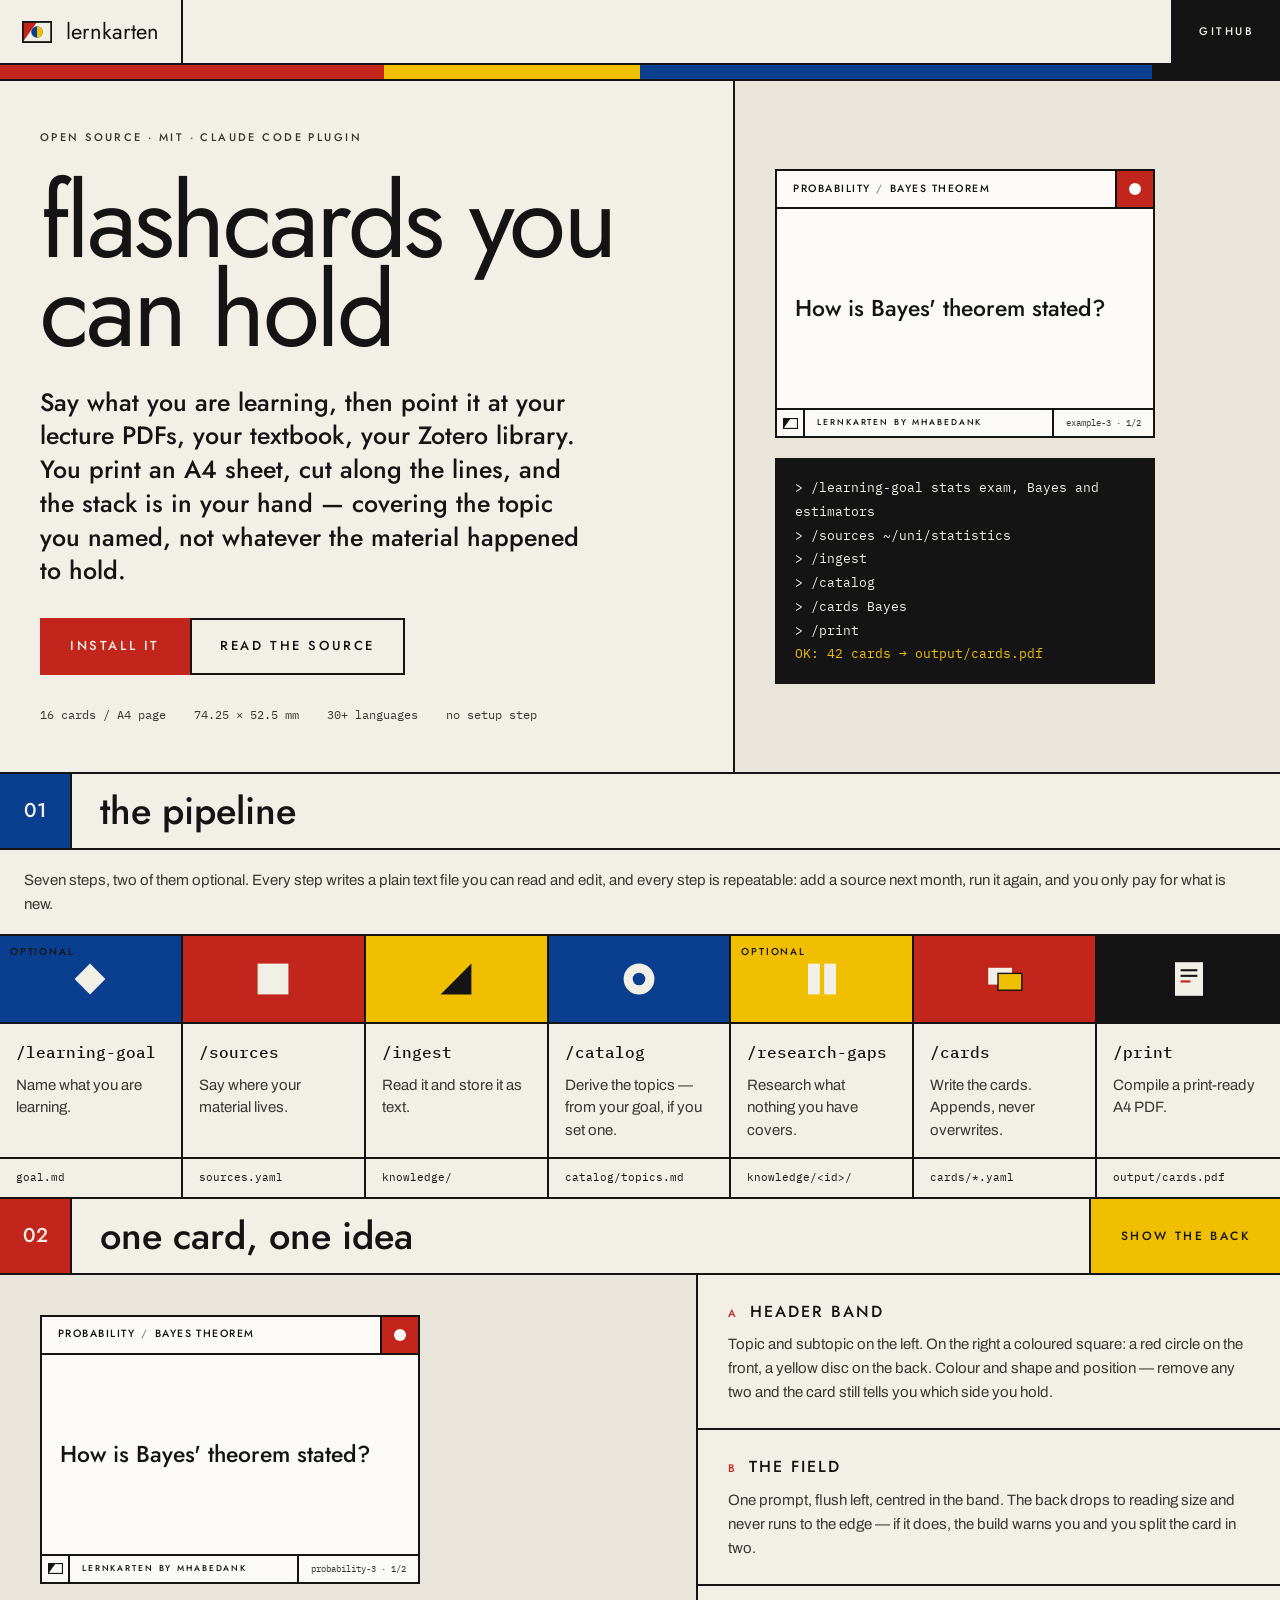
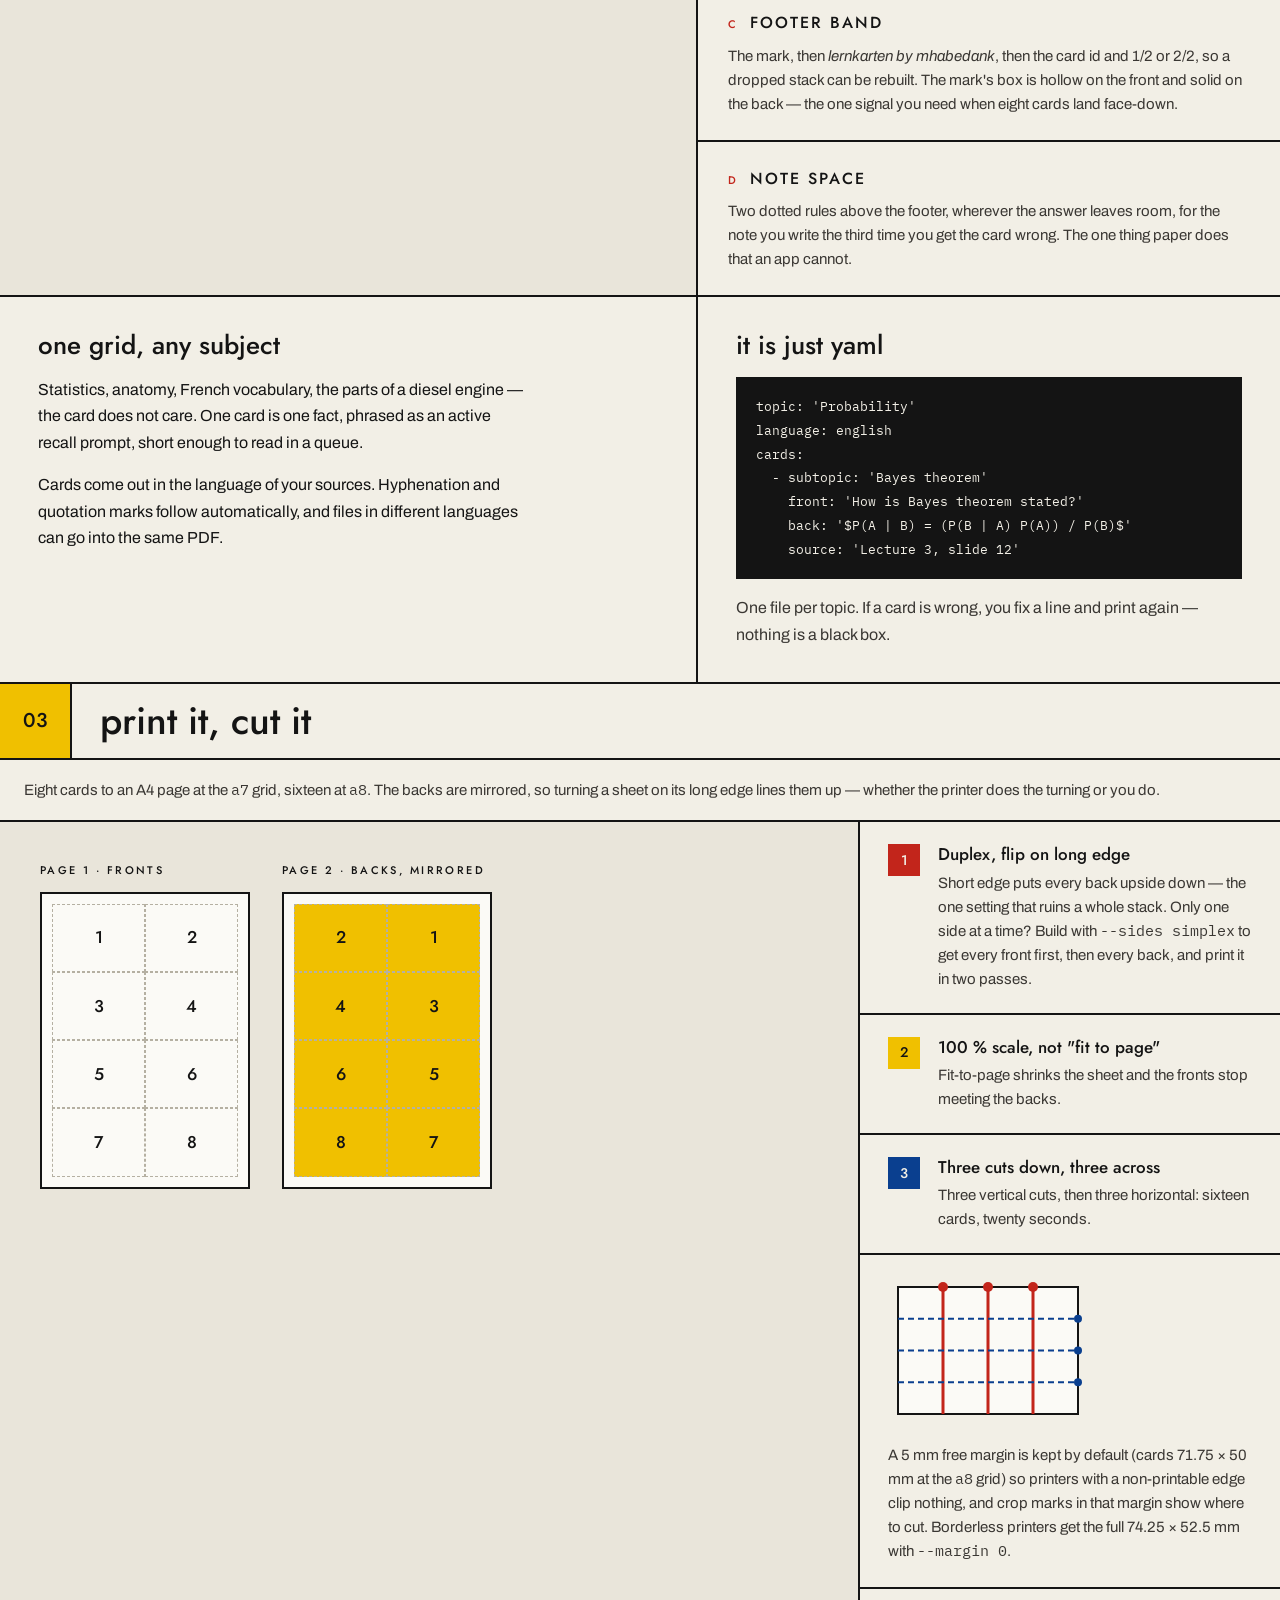
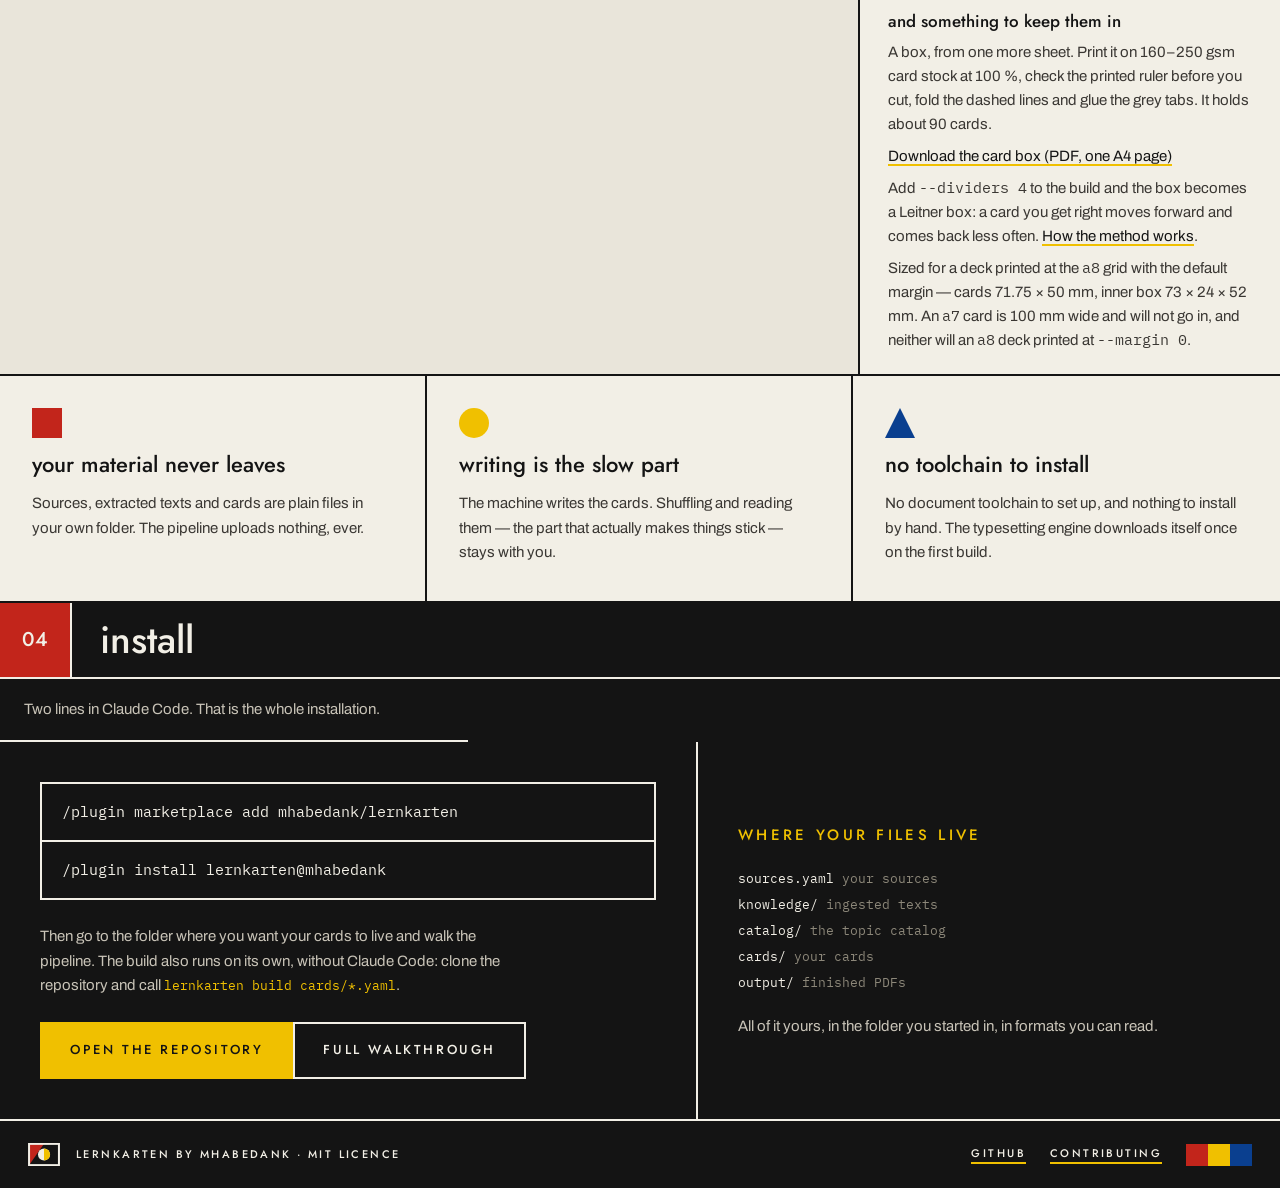
==== docs/index.html @ f27face0 "fix: the nav links get the bar's height back (BUG-011) Wrapping the link row in `<details class="nav" ====
<!DOCTYPE html>
<html lang="en">
<head>
<meta charset="utf-8">
<meta name="viewport" content="width=device-width, initial-scale=1">
<title>Lernkarten — flashcards you can hold</title>
<meta name="description" content="Say what you are learning, then point it at your lecture PDFs, your textbook, your Zotero library. You print an A4 sheet, cut along the lines, and the stack is in your hand. Open source, MIT, a Claude Code plugin.">
<link rel="canonical" href="https://mhabedank.github.io/lernkarten/">
<meta property="og:type" content="website">
<meta property="og:title" content="Lernkarten — flashcards you can hold">
<meta property="og:description" content="Lecture PDFs in, paper flashcards out. Say what you are learning.">
<meta property="og:url" content="https://mhabedank.github.io/lernkarten/">
<meta property="og:image" content="https://raw.githubusercontent.com/mhabedank/lernkarten/main/assets/social-card.png">
<meta name="twitter:card" content="summary_large_image">
<link rel="icon" href="data:image/svg+xml,%3Csvg xmlns='http://www.w3.org/2000/svg' viewBox='4 16 112 82'%3E%3Cpath d='M8 94 L8 20 L60 20 Z' fill='%23c2251b'/%3E%3Ccircle cx='60' cy='57' r='21' fill='%230a3f8f'/%3E%3Crect x='8' y='20' width='104' height='74' fill='none' stroke='%23141414' stroke-width='9'/%3E%3C/svg%3E">
<link rel="preconnect" href="https://fonts.googleapis.com">
<link rel="preconnect" href="https://fonts.gstatic.com" crossorigin>
<link href="https://fonts.googleapis.com/css2?family=Jost:wght@400;500&family=Archivo:wght@400;500&family=IBM+Plex+Mono:wght@400;500&display=swap" rel="stylesheet">
<style>
  /* The visual system is written down in design.md — three inks, three faces,
     one grid. Everything here is flat colour, rules and type. */
  :root {
    --ink: #141414;
    --paper: #fbfaf6;
    --sand: #f2efe6;
    --ground: #e9e5da;
    --red: #c2251b;
    --yellow: #f0c000;
    --blue: #0a3f8f;
    --muted: #3a3733;
    --guide: #8c8779;
    --note: #b5b0a2;
    --rule: 2px solid var(--ink);
    --display: "Jost", "Futura", "Century Gothic", system-ui, sans-serif;
    --reading: "Archivo", "Helvetica Neue", Arial, system-ui, sans-serif;
    --mono: "IBM Plex Mono", ui-monospace, "SF Mono", Menlo, monospace;
  }

  *, *::before, *::after { box-sizing: border-box; }

  /* !important, and on purpose: `hidden` says the element is not relevant, which
     is not a preference for a class to outrank. Without it this loses to any
     rule that declares display — [hidden] and .card both weigh (0,1,0), and
     .card comes later, which is why the card toggle did nothing for so long. */
  [hidden] { display: none !important; }

  body {
    margin: 0;
    background: var(--ground);
    color: var(--ink);
    font-family: var(--reading);
    font-size: 16px;
    line-height: 1.6;
    -webkit-font-smoothing: antialiased;
  }

  .shell { max-width: 1280px; margin: 0 auto; background: var(--ground); }

  a { color: var(--ink); text-decoration: none; border-bottom: 2px solid var(--yellow); }
  a:hover { color: var(--red); border-bottom-color: var(--red); }
  ::selection { background: var(--yellow); color: var(--ink); }
  :focus-visible { outline: 3px solid var(--blue); outline-offset: 2px; }
  img, svg { max-width: 100%; }

  h1, h2, h3 { font-family: var(--display); font-weight: 500; margin: 0; }
  p { margin: 0; }

  .label {
    font-family: var(--display);
    font-weight: 500;
    font-size: 11px;
    letter-spacing: 0.22em;
    text-transform: uppercase;
    line-height: 1.6;
  }

  .mono { font-family: var(--mono); }

  /* Header rule: the number chip and the title. The note goes underneath. */
  .band { display: flex; align-items: stretch; border-bottom: var(--rule); background: var(--sand); }
  .band__no {
    width: 72px; flex: none; border-right: var(--rule);
    display: flex; align-items: center; justify-content: center;
    font-family: var(--display); font-weight: 500; font-size: 20px;
  }
  .band h2 { flex: 1; padding: 18px 28px; font-size: clamp(26px, 4vw, 38px); line-height: 1; text-transform: lowercase; }
  /* Under the band, never inside it. As a flex child the note set the row
     height whenever it ran taller than the heading — which every one of them
     does, by 52, 29 and 7 px. The band's own bottom rule already divides the
     two, so this takes a bottom border and never a top one. */
  .band__note {
    border-bottom: var(--rule); padding: 18px 24px; background: var(--sand);
    font-size: 15px; line-height: 1.6; color: var(--muted);
  }

  /* Navigation */
  .nav {
    display: flex; align-items: stretch; flex-wrap: wrap;
    border-bottom: var(--rule); background: var(--sand);
    position: sticky; top: 0; z-index: 10;
  }
  .nav__home {
    display: flex; align-items: center; gap: 14px; padding: 14px 22px;
    border-right: var(--rule); border-bottom: 0;
  }
  .nav__home span { font-family: var(--display); font-size: 22px; text-transform: lowercase; }
  /* The bar never wraps: a wrapped row of links makes the sticky bar two lines
     tall on a phone and eats the top of every section. It used to scroll
     sideways instead, with the scrollbar hidden — which meant links existed
     that nobody could see. So the links now collapse behind a control below the
     breakpoint, and the bar is still one line at rest. */
  .nav__menu { min-width: 0; }
  .nav__menu > summary {
    display: flex; align-items: center; padding: 0 22px;
    list-style: none; cursor: pointer;
  }
  .nav__menu > summary::-webkit-details-marker { display: none; }
  .nav__links {
    display: flex; align-items: center; gap: 26px; padding: 0 22px; min-width: 0;
  }
  .nav__links a { border-bottom: 0; white-space: nowrap; }
  .nav__links a:hover { border-bottom: 2px solid var(--red); }
  .nav__gh {
    display: flex; align-items: center; padding: 0 26px; border-left: var(--rule);
    background: var(--ink); color: var(--sand); border-bottom: 0;
  }
  .nav__gh:hover { background: var(--red); color: var(--sand); }

  /* Hero */
  .hero { border-bottom: var(--rule); background: var(--sand); }
  .hero__stripe { display: flex; height: 16px; border-bottom: var(--rule); }
  .hero__grid { display: grid; grid-template-columns: minmax(0, 1.35fr) minmax(0, 1fr); }
  .hero__text { border-right: var(--rule); padding: 48px 40px; display: flex; flex-direction: column; gap: 30px; }
  .hero h1 {
    /* The floor is set by "flashcards" — one unbreakable word that has to fit
       a 320 px screen. It reaches full size at about 870 px. */
    font-weight: 400; font-size: clamp(40px, 12vw, 104px); line-height: 0.86;
    letter-spacing: -0.035em; text-transform: lowercase;
  }
  .hero__lead { font-family: var(--display); font-weight: 500; font-size: clamp(19px, 2.2vw, 25px); line-height: 1.35; max-width: 34ch; }
  .hero__facts { display: flex; gap: 28px; flex-wrap: wrap; font-family: var(--mono); font-size: 12px; color: var(--muted); }
  .hero__side { padding: 40px; display: flex; flex-direction: column; justify-content: center; gap: 20px; background: var(--ground); }

  .button-row { display: flex; flex-wrap: wrap; gap: 0; }
  .button {
    display: flex; align-items: center; padding: 16px 28px; border: var(--rule); border-bottom: 2px solid var(--ink);
    font-family: var(--display); font-weight: 500; font-size: 13px; letter-spacing: 0.2em; text-transform: uppercase;
  }
  .button--solid { background: var(--red); color: var(--sand); border-color: var(--red); }
  .button--solid:hover { background: var(--ink); border-color: var(--ink); color: var(--sand); }
  .button--ghost:hover { background: var(--yellow); color: var(--ink); }

  .terminal {
    background: var(--ink); color: var(--sand); padding: 18px 20px;
    font-family: var(--mono); font-size: 12.5px; line-height: 1.9; overflow-x: auto;
  }
  .terminal b { font-weight: 400; color: var(--yellow); }
  /* Once the hero is a single column the terminal would run the full width
     while the card stays at 380 — keep the two stacked to the same measure. */
  .hero__side .terminal { width: 100%; max-width: 380px; }

  /* A card, at screen size */
  .card {
    background: var(--paper); border: var(--rule);
    display: flex; flex-direction: column; width: 100%; max-width: 380px; height: 269px;
  }
  .card__head { display: flex; border-bottom: var(--rule); height: 38px; flex: none; }
  /* min-width:0 is what makes the clipping real: a flex item defaults to
     min-width:auto, so the nowrap label would otherwise hold the card open
     past a narrow screen instead of being cut. */
  .card__topic {
    flex: 1; display: flex; align-items: center; padding: 0 16px; overflow: hidden; min-width: 0;
    font-family: var(--display); font-weight: 500; font-size: 10.5px;
    letter-spacing: 0.14em; text-transform: uppercase; white-space: nowrap;
  }
  .card__topic i { font-style: normal; color: var(--guide); padding: 0 6px; }
  .card__side {
    flex: none; width: 38px; border-left: var(--rule);
    display: flex; align-items: center; justify-content: center;
  }
  .card__field { flex: 1; padding: 18px; display: flex; flex-direction: column; gap: 12px; min-height: 0; }
  .card__prompt { font-family: var(--display); font-weight: 500; font-size: 23px; line-height: 1.25; margin: auto 0; text-wrap: pretty; }
  .card__answer { font-size: 15px; line-height: 1.55; }
  .card__notes { margin-top: auto; display: flex; flex-direction: column; gap: 14px; }
  .card__notes span { border-top: 1.5px dotted var(--note); }
  .card__source { display: flex; align-items: center; gap: 9px; font-family: var(--mono); font-size: 10px; color: var(--muted); }
  .card__source::before { content: ""; width: 14px; height: 2px; background: var(--blue); flex: none; }
  .card__foot { border-top: var(--rule); height: 28px; display: flex; flex: none; }
  .card__mark { flex: none; width: 28px; border-right: var(--rule); display: flex; align-items: center; justify-content: center; }
  .card__mark--solid { background: var(--ink); }
  .card__by {
    flex: 1; display: flex; align-items: center; padding: 0 12px; overflow: hidden; min-width: 0;
    font-family: var(--display); font-weight: 500; font-size: 8.5px;
    letter-spacing: 0.22em; text-transform: uppercase; white-space: nowrap;
  }
  .card__id { flex: none; display: flex; align-items: center; padding: 0 12px; border-left: var(--rule); font-family: var(--mono); font-size: 8.5px; color: var(--muted); }

  /* The pipeline strip — seven columns, re-derived rather than inherited.
     At the 1280px shell each column is 183px. The binding constraint is not the
     caption but the command: `/learning-goal` is 14 characters, and IBM Plex
     Mono advances 0.6em, so at the old 18px it needs 151px and clips a 143px
     measure. Dropping the command to 16px (134px) buys enough room to pad at
     16px and still raise the caption to 15px — the floor docs/design.md sets
     for reading text, which the old 13.5px quietly sat below. Narrower cells
     for the two optional steps were considered and rejected: they carry the
     two longest command names, so shrinking them is exactly backwards. */
  .steps { display: grid; grid-template-columns: repeat(7, minmax(0, 1fr)); }
  .step { border-right: var(--rule); display: flex; flex-direction: column; background: var(--sand); }
  .step:last-child { border-right: 0; }
  .step__shape { height: 88px; display: flex; align-items: center; justify-content: center; border-bottom: var(--rule); }
  .step__body { padding: 16px; display: flex; flex-direction: column; gap: 8px; flex: 1; }
  .step__body h3 { font-family: var(--mono); font-weight: 500; font-size: 16px; }
  .step__body p { font-size: 15px; line-height: 1.5; color: var(--muted); }
  .step__writes { border-top: var(--rule); padding: 10px 16px; font-family: var(--mono); font-size: 11px; }
  /* Optional steps say so in words. Colour never carries meaning on its own. */
  .step__optional { font-family: var(--display); font-weight: 500; font-size: 10px; letter-spacing: 0.18em; text-transform: uppercase; color: var(--ink); position: absolute; top: 8px; left: 10px; }
  .step__shape { position: relative; }

  /* Anatomy */
  .anatomy { display: grid; grid-template-columns: minmax(0, 1.2fr) minmax(0, 1fr); background: var(--sand); }
  .anatomy__cards { padding: 40px; display: flex; gap: 26px; flex-wrap: wrap; min-width: 0; background: var(--ground); border-right: var(--rule); }
  .anatomy__list { display: flex; flex-direction: column; }
  .anatomy__item { padding: 24px 30px; border-bottom: var(--rule); }
  .anatomy__item:last-child { border-bottom: 0; }
  .anatomy__item h3 { font-size: 16px; letter-spacing: 0.12em; text-transform: uppercase; }
  .anatomy__item p { margin-top: 8px; font-size: 15px; line-height: 1.6; color: var(--muted); }
  .anatomy__key { font-family: var(--display); font-weight: 500; font-size: 11px; letter-spacing: 0.2em; color: var(--red); margin-right: 12px; }

  .yaml { display: grid; grid-template-columns: minmax(0, 1.2fr) minmax(0, 1fr); background: var(--sand); border-top: var(--rule); }
  .yaml > div { padding: 34px 38px; display: flex; flex-direction: column; gap: 16px; }
  .yaml > div:first-child { border-right: var(--rule); }
  .yaml h3 { font-size: 26px; line-height: 1.15; text-transform: lowercase; }
  .yaml p { font-size: 16px; line-height: 1.65; max-width: 54ch; }
  /* The caption under the sample file. It was an inline style at 14 px —
     the one declaration on the page a stylesheet rule could not reach, and
     therefore the easiest place for the floor to be broken again. */
  .yaml__note { font-size: 15px; line-height: 1.6; color: var(--muted); }

  /* Printing */
  .print { display: flex; flex-wrap: wrap; align-items: stretch; background: var(--ground); }
  .print__sheets { flex: 1; min-width: 320px; padding: 40px; display: flex; gap: 32px; flex-wrap: wrap; border-right: var(--rule); }
  .sheet { display: flex; flex-direction: column; gap: 12px; }
  .sheet__page {
    width: 210px; height: 297px; background: var(--paper); border: var(--rule); padding: 10px;
    display: grid; grid-template-columns: 1fr 1fr; grid-template-rows: repeat(4, 1fr);
  }
  .sheet__page span {
    border: 1px dashed var(--note); display: flex; align-items: center; justify-content: center;
    font-family: var(--display); font-weight: 500; font-size: 17px;
  }
  .sheet__page--backs span { background: var(--yellow); }
  .print__rules { width: 420px; flex: none; background: var(--sand); display: flex; flex-direction: column; }
  .rule-item { padding: 22px 28px; border-bottom: var(--rule); display: flex; gap: 18px; align-items: flex-start; }
  .rule-item__no {
    flex: none; width: 32px; height: 32px; display: flex; align-items: center; justify-content: center;
    font-family: var(--display); font-weight: 500; font-size: 14px;
  }
  .rule-item h3 { font-size: 17px; line-height: 1.2; }
  .rule-item p { margin-top: 6px; font-size: 15px; line-height: 1.6; color: var(--muted); }
  .print__cut { flex: 1; padding: 24px 28px; display: flex; flex-direction: column; gap: 14px; justify-content: center; }
  .print__cut p { font-size: 15px; line-height: 1.6; color: var(--muted); }
  .print__box { padding: 22px 28px; border-top: var(--rule); display: flex; flex-direction: column; gap: 8px; }
  .print__box h3 { font-size: 17px; line-height: 1.2; }
  .print__box p { font-size: 15px; line-height: 1.6; color: var(--muted); }

  /* Three principles */
  .principles { display: grid; grid-template-columns: repeat(3, minmax(0, 1fr)); background: var(--sand); border-bottom: var(--rule); }
  .principle { border-right: var(--rule); padding: 32px 32px 36px; display: flex; flex-direction: column; gap: 14px; }
  .principle:last-child { border-right: 0; }
  .principle h3 { font-size: 22px; line-height: 1.15; text-transform: lowercase; }
  .principle p { font-size: 15px; line-height: 1.65; color: var(--muted); }
  .glyph { width: 30px; height: 30px; flex: none; }
  .glyph--square { background: var(--red); }
  .glyph--circle { background: var(--yellow); border-radius: 50%; }
  .glyph--triangle { width: 0; height: 0; border-left: 15px solid transparent; border-right: 15px solid transparent; border-bottom: 30px solid var(--blue); }

  /* Install */
  .install { background: var(--ink); color: var(--sand); }
  .install .band { background: var(--ink); border-bottom-color: var(--sand); }
  .install .band__no { border-right-color: var(--sand); }
  .install .band__note { background: var(--ink); border-bottom-color: var(--sand); color: #c9c4b8; }
  .install__grid { display: grid; grid-template-columns: minmax(0, 1.2fr) minmax(0, 1fr); }
  .install__main { border-right: 2px solid var(--sand); padding: 40px; display: flex; flex-direction: column; gap: 24px; }
  /* The longer of the two commands is 44 characters — at a fixed 15 px it
     forces a sideways scroll on every phone, so it scales down instead. */
  .install__cmd { border: 2px solid var(--sand); padding: 16px 20px; font-family: var(--mono); font-size: clamp(11px, 3.4vw, 15px); overflow-x: auto; }
  .install__cmd + .install__cmd { border-top: 0; }
  .install p { font-size: 15px; line-height: 1.65; color: #c9c4b8; max-width: 52ch; }
  .install code { font-family: var(--mono); font-size: 13px; color: var(--yellow); }
  .install a { color: var(--sand); }
  .install a:hover { color: var(--yellow); border-bottom-color: var(--yellow); }
  .install .button--solid { background: var(--yellow); color: var(--ink); border-color: var(--yellow); }
  .install .button--solid:hover { background: var(--sand); border-color: var(--sand); color: var(--ink); }
  .install .button--ghost { border-color: var(--sand); color: var(--sand); }
  .install .button--ghost:hover { background: var(--sand); color: var(--ink); }
  .install__side { padding: 40px; display: flex; flex-direction: column; gap: 18px; justify-content: center; }
  .tree { font-family: var(--mono); font-size: 13px; line-height: 2; }
  .tree i { font-style: normal; color: var(--guide); }

  .foot {
    display: flex; align-items: center; justify-content: space-between; gap: 18px; flex-wrap: wrap;
    padding: 22px 28px; border-top: 2px solid var(--sand);
  }
  .foot__swatches { display: flex; }
  .foot__swatches span { width: 22px; height: 22px; }

  .toggle {
    flex: none; border: 0; border-left: var(--rule); padding: 0 30px; background: var(--yellow);
    font-family: var(--display); font-weight: 500; font-size: 12px; letter-spacing: 0.2em;
    text-transform: uppercase; cursor: pointer; color: var(--ink);
  }
  .toggle:hover { background: var(--ink); color: var(--sand); }

  @media (max-width: 1080px) {
    /* The toggle goes full width, so the band has to wrap in the same breath —
       a 100 % item in a non-wrapping row just pushes the page sideways. Only
       section 02 still has a child that needs this; the notes left the band. */
    .band { flex-wrap: wrap; }
    .band h2 { flex-basis: calc(100% - 72px); }
    .toggle { border-left: 0; border-top: var(--rule); width: 100%; padding: 14px; }
    .print__rules { width: 100%; }
    .hero__grid, .anatomy, .yaml, .install__grid { grid-template-columns: minmax(0, 1fr); }
    .hero__text, .anatomy__cards, .yaml > div:first-child, .install__main { border-right: 0; border-bottom: var(--rule); }
    .install__main { border-bottom-color: var(--sand); }
    .steps { grid-template-columns: repeat(2, minmax(0, 1fr)); }
    .step { border-bottom: var(--rule); }
    .step:nth-child(2n) { border-right: 0; }
    /* Seven steps in two columns fill three rows and leave the seventh alone.
       The rule survives the change from five for one reason only — both counts
       are odd — so it is re-derived here rather than carried over: let the last
       one run the full width instead of sitting beside a hole. */
    .step:last-child { grid-column: 1 / -1; border-right: 0; border-bottom: 0; }
    .principles { grid-template-columns: minmax(0, 1fr); }
    .principle { border-right: 0; border-bottom: var(--rule); }
    .principle:last-child { border-bottom: 0; }
    .print__sheets { border-right: 0; border-bottom: var(--rule); }
  }

  /* Above the breakpoint there is no menu: the summary goes away and the panel
     is shown whether the disclosure is open or not, so the bar is the row it has
     always been. Both user-agent behaviours have to be overridden to do that —
     older engines hid the closed panel with display:none, current Chrome wraps
     it in ::details-content and hides that instead. Overriding only the panel's
     own display looks like it works (the computed value even reads `flex`) and
     lays the panel out at zero width. An engine that has never heard of the
     pseudo-element just drops that line, so no feature query is needed.

     The `display: flex` on both is not decoration and is not redundant with the
     `flex: 1` beside it — that one is a flex *item* property and says nothing
     about what the box does to its children. `.nav` is `align-items: stretch`,
     and the links are centred by giving `align-items: center` a full-height box
     to work in. A <details> is a block container, so it swallows the stretched
     height the way it swallowed the display above: without these two the row is
     an 18 px line box at the top of a 63 px bar, which is how the links came to
     hang from the ceiling once the disclosure was introduced. Each link in the
     chain has to be a flex container for the height to reach the next one.
     Never fix this with a height, a padding-block or a line-height on
     `.nav__links` — those fake it at one bar height and break at the next. */
  @media (min-width: 761px) {
    .nav__menu { flex: 1; min-width: 0; display: flex; }
    .nav__menu > summary { display: none; }
    .nav__menu::details-content {
      content-visibility: visible !important;
      display: flex; flex: 1; min-width: 0;
    }
  }

  @media (max-width: 760px) {
    /* Pull the gutter in. Forty pixels a side on a 360 px screen leaves a
       measure too narrow to set text in — the rules stay, the air goes. */
    .nav__home { padding: 12px 16px; gap: 10px; }
    .nav__gh { padding: 0 18px; }
    /* The panel drops out of the bar rather than growing it, so the bar stays
       one line whether the menu is open or shut. `.nav` is sticky, which makes
       it the containing block this positions against. */
    .nav__menu > summary { padding: 0 16px; }
    .nav__links {
      position: absolute; left: 0; right: 0; top: 100%;
      flex-direction: column; align-items: stretch;
      gap: 0; padding: 0;
      background: var(--sand); border-bottom: var(--rule);
    }
    .nav__links a { padding: 14px 16px; border-top: var(--rule); }
    .hero__text, .hero__side, .anatomy__cards, .install__main, .install__side,
    .yaml > div, .principle { padding: 28px 20px; }
    .hero__facts { gap: 18px; }
    .anatomy__item, .rule-item, .print__cut, .print__box, .foot { padding: 20px; }
    /* Without this the sheets hold the page open at 320 px and the whole
       layout scrolls sideways. */
    .print__sheets { min-width: 0; padding: 28px 20px; gap: 24px; }
  }

  @media (max-width: 540px) {
    .steps { grid-template-columns: minmax(0, 1fr); }
    .step { border-right: 0; }
  }

  @media (prefers-reduced-motion: no-preference) {
    html { scroll-behavior: smooth; }
  }
</style>
</head>
<body>
<div class="shell">

  <nav class="nav">
    <a class="nav__home" href="#top">
      <svg viewBox="5 17 110 80" width="30" height="22" role="img" aria-label="Lernkarten">
        <path d="M8 94 L8 20 L60 20 Z" fill="#c2251b"/>
        <circle cx="60" cy="57" r="21" fill="#0a3f8f"/>
        <path d="M60 36 A21 21 0 0 1 60 78 Z" fill="#f0c000"/>
        <rect x="8" y="20" width="104" height="74" fill="none" stroke="#141414" stroke-width="7"/>
      </svg>
      <span>lernkarten</span>
    </a>
    <details class="nav__menu">
      <summary class="label">menu</summary>
      <div class="nav__links label">
        <a href="#how">how it works</a>
        <a href="#cards">the card</a>
        <a href="#print">printing</a>
        <a href="#install">install</a>
      </div>
    </details>
    <a class="nav__gh label" href="https://github.com/mhabedank/lernkarten">github</a>
  </nav>

  <header class="hero" id="top">
    <div class="hero__stripe" aria-hidden="true">
      <div style="flex:3;background:var(--red)"></div>
      <div style="flex:2;background:var(--yellow)"></div>
      <div style="flex:4;background:var(--blue)"></div>
      <div style="flex:1;background:var(--ink)"></div>
    </div>
    <div class="hero__grid">
      <div class="hero__text">
        <p class="label" style="color:var(--muted)">open source · mit · claude code plugin</p>
        <h1>flashcards you can hold</h1>
        <p class="hero__lead">Say what you are learning, then point it at your lecture PDFs, your textbook, your Zotero library. You print an A4 sheet, cut along the lines, and the stack is in your hand — covering the topic you named, not whatever the material happened to hold.</p>
        <div class="button-row">
          <a class="button button--solid" href="#install">install it</a>
          <a class="button button--ghost" href="https://github.com/mhabedank/lernkarten">read the source</a>
        </div>
        <p class="hero__facts">
          <span>16 cards / A4 page</span><span>74.25 × 52.5 mm</span><span>30+ languages</span><span>no setup step</span>
        </p>
      </div>
      <div class="hero__side">
        <div class="card">
          <div class="card__head">
            <div class="card__topic">probability <i>/</i> bayes theorem</div>
            <div class="card__side" style="background:var(--red)">
              <svg viewBox="0 0 24 24" width="16" height="16" aria-hidden="true"><circle cx="12" cy="12" r="9" fill="#fbfaf6"/></svg>
            </div>
          </div>
          <div class="card__field"><p class="card__prompt">How is Bayes' theorem stated?</p></div>
          <div class="card__foot">
            <div class="card__mark">
              <svg viewBox="5 17 110 80" width="15" height="11" aria-hidden="true">
                <path d="M8 94 L8 20 L60 20 Z" fill="#141414"/>
                <rect x="8" y="20" width="104" height="74" fill="none" stroke="#141414" stroke-width="10"/>
              </svg>
            </div>
            <div class="card__by">lernkarten by mhabedank</div>
            <div class="card__id">example-3 · 1/2</div>
          </div>
        </div>
        <div class="terminal">
          &gt; /learning-goal stats exam, Bayes and estimators<br>
          &gt; /sources ~/uni/statistics<br>
          &gt; /ingest<br>
          &gt; /catalog<br>
          &gt; /cards Bayes<br>
          &gt; /print<br>
          <b>OK: 42 cards → output/cards.pdf</b>
        </div>
      </div>
    </div>
  </header>

  <section id="how" style="border-bottom:var(--rule)">
    <div class="band">
      <div class="band__no" style="background:var(--blue);color:var(--sand)">01</div>
      <h2>the pipeline</h2>
    </div>
    <p class="band__note">Seven steps, two of them optional. Every step writes a plain text file you can read and edit, and every step is repeatable: add a source next month, run it again, and you only pay for what is new.</p>
    <div class="steps">
      <article class="step">
        <div class="step__shape" style="background:var(--blue)">
          <span class="step__optional">optional</span>
          <svg viewBox="0 0 60 60" width="42" height="42" aria-hidden="true"><path d="M30 8 L52 30 L30 52 L8 30 Z" fill="#f2efe6"/></svg>
        </div>
        <div class="step__body">
          <h3>/learning-goal</h3>
          <p>Name what you are learning.</p>
        </div>
        <div class="step__writes">goal.md</div>
      </article>
      <article class="step">
        <div class="step__shape" style="background:var(--red)">
          <svg viewBox="0 0 60 60" width="42" height="42" aria-hidden="true"><rect x="8" y="8" width="44" height="44" fill="#f2efe6"/></svg>
        </div>
        <div class="step__body">
          <h3>/sources</h3>
          <p>Say where your material lives.</p>
        </div>
        <div class="step__writes">sources.yaml</div>
      </article>
      <article class="step">
        <div class="step__shape" style="background:var(--yellow)">
          <svg viewBox="0 0 60 60" width="42" height="42" aria-hidden="true"><path d="M8 52 L52 52 L52 8 Z" fill="#141414"/></svg>
        </div>
        <div class="step__body">
          <h3>/ingest</h3>
          <p>Read it and store it as text.</p>
        </div>
        <div class="step__writes">knowledge/</div>
      </article>
      <article class="step">
        <div class="step__shape" style="background:var(--blue)">
          <svg viewBox="0 0 60 60" width="42" height="42" aria-hidden="true"><circle cx="30" cy="30" r="22" fill="#f2efe6"/><circle cx="30" cy="30" r="9" fill="#0a3f8f"/></svg>
        </div>
        <div class="step__body">
          <h3>/catalog</h3>
          <p>Derive the topics — from your goal, if you set one.</p>
        </div>
        <div class="step__writes">catalog/topics.md</div>
      </article>
      <article class="step">
        <div class="step__shape" style="background:var(--yellow)">
          <span class="step__optional">optional</span>
          <svg viewBox="0 0 60 60" width="42" height="42" aria-hidden="true"><rect x="10" y="8" width="17" height="44" fill="#f2efe6"/><rect x="33" y="8" width="17" height="44" fill="#f2efe6"/></svg>
        </div>
        <div class="step__body">
          <h3>/research-gaps</h3>
          <p>Research what nothing you have covers.</p>
        </div>
        <div class="step__writes">knowledge/&lt;id&gt;/</div>
      </article>
      <article class="step">
        <div class="step__shape" style="background:var(--red)">
          <svg viewBox="0 0 60 60" width="42" height="42" aria-hidden="true"><rect x="6" y="14" width="34" height="24" fill="#f2efe6"/><rect x="20" y="22" width="34" height="24" fill="#f0c000" stroke="#141414" stroke-width="2"/></svg>
        </div>
        <div class="step__body">
          <h3>/cards</h3>
          <p>Write the cards. Appends, never overwrites.</p>
        </div>
        <div class="step__writes">cards/*.yaml</div>
      </article>
      <article class="step">
        <div class="step__shape" style="background:var(--ink)">
          <svg viewBox="0 0 60 60" width="42" height="42" aria-hidden="true"><rect x="10" y="6" width="40" height="48" fill="#f2efe6"/><rect x="18" y="16" width="24" height="3" fill="#141414"/><rect x="18" y="24" width="24" height="3" fill="#141414"/><rect x="18" y="32" width="14" height="3" fill="#c2251b"/></svg>
        </div>
        <div class="step__body">
          <h3>/print</h3>
          <p>Compile a print-ready A4 PDF.</p>
        </div>
        <div class="step__writes">output/cards.pdf</div>
      </article>
    </div>
  </section>

  <section id="cards" style="border-bottom:var(--rule)">
    <div class="band">
      <div class="band__no" style="background:var(--red);color:var(--sand)">02</div>
      <h2>one card, one idea</h2>
      <button type="button" class="toggle" id="flip" aria-controls="card-front card-back" hidden>show the back</button>
    </div>

    <div class="anatomy">
      <div class="anatomy__cards">
        <div class="card" id="card-front">
          <div class="card__head">
            <div class="card__topic">probability <i>/</i> bayes theorem</div>
            <div class="card__side" style="background:var(--red)">
              <svg viewBox="0 0 24 24" width="16" height="16" role="img" aria-label="Front"><circle cx="12" cy="12" r="9" fill="#fbfaf6"/></svg>
            </div>
          </div>
          <div class="card__field"><p class="card__prompt">How is Bayes' theorem stated?</p></div>
          <div class="card__foot">
            <div class="card__mark">
              <svg viewBox="5 17 110 80" width="15" height="11" aria-hidden="true">
                <path d="M8 94 L8 20 L60 20 Z" fill="#141414"/>
                <rect x="8" y="20" width="104" height="74" fill="none" stroke="#141414" stroke-width="10"/>
              </svg>
            </div>
            <div class="card__by">lernkarten by mhabedank</div>
            <div class="card__id">probability-3 · 1/2</div>
          </div>
        </div>

        <div class="card" id="card-back">
          <div class="card__head">
            <div class="card__topic">probability <i>/</i> bayes theorem</div>
            <div class="card__side" style="background:var(--yellow)">
              <svg viewBox="0 0 24 24" width="16" height="16" role="img" aria-label="Back"><circle cx="12" cy="12" r="9" fill="#141414"/></svg>
            </div>
          </div>
          <div class="card__field">
            <p class="card__answer">The posterior is the likelihood times the prior, normalised by the evidence: P(A&nbsp;|&nbsp;B) = P(B&nbsp;|&nbsp;A)&nbsp;P(A) / P(B)</p>
            <div class="card__notes" aria-hidden="true"><span></span><span></span></div>
            <p class="card__source">lecture 3, slide 12</p>
          </div>
          <div class="card__foot">
            <div class="card__mark card__mark--solid">
              <svg viewBox="5 17 110 80" width="15" height="11" aria-hidden="true">
                <path d="M8 94 L8 20 L60 20 Z" fill="#fbfaf6"/>
                <rect x="8" y="20" width="104" height="74" fill="none" stroke="#fbfaf6" stroke-width="10"/>
              </svg>
            </div>
            <div class="card__by">lernkarten by mhabedank</div>
            <div class="card__id">probability-3 · 2/2</div>
          </div>
        </div>
      </div>

      <div class="anatomy__list">
        <div class="anatomy__item">
          <h3><span class="anatomy__key">A</span>header band</h3>
          <p>Topic and subtopic on the left. On the right a coloured square: a red circle on the front, a yellow disc on the back. Colour and shape and position — remove any two and the card still tells you which side you hold.</p>
        </div>
        <div class="anatomy__item">
          <h3><span class="anatomy__key">B</span>the field</h3>
          <p>One prompt, flush left, centred in the band. The back drops to reading size and never runs to the edge — if it does, the build warns you and you split the card in two.</p>
        </div>
        <div class="anatomy__item">
          <h3><span class="anatomy__key">C</span>footer band</h3>
          <p>The mark, then <em>lernkarten by mhabedank</em>, then the card id and 1/2 or 2/2, so a dropped stack can be rebuilt. The mark's box is hollow on the front and solid on the back — the one signal you need when eight cards land face-down.</p>
        </div>
        <div class="anatomy__item">
          <h3><span class="anatomy__key">D</span>note space</h3>
          <p>Two dotted rules above the footer, wherever the answer leaves room, for the note you write the third time you get the card wrong. The one thing paper does that an app cannot.</p>
        </div>
      </div>
    </div>

    <div class="yaml">
      <div>
        <h3>one grid, any subject</h3>
        <p>Statistics, anatomy, French vocabulary, the parts of a diesel engine — the card does not care. One card is one fact, phrased as an active recall prompt, short enough to read in a queue.</p>
        <p>Cards come out in the language of your sources. Hyphenation and quotation marks follow automatically, and files in different languages can go into the same PDF.</p>
      </div>
      <div>
        <h3>it is just yaml</h3>
        <div class="terminal">topic: 'Probability'<br>language: english<br>cards:<br>&nbsp;&nbsp;- subtopic: 'Bayes theorem'<br>&nbsp;&nbsp;&nbsp;&nbsp;front: 'How is Bayes theorem stated?'<br>&nbsp;&nbsp;&nbsp;&nbsp;back: '$P(A | B) = (P(B | A) P(A)) / P(B)$'<br>&nbsp;&nbsp;&nbsp;&nbsp;source: 'Lecture 3, slide 12'</div>
        <p class="yaml__note">One file per topic. If a card is wrong, you fix a line and print again — nothing is a black box.</p>
      </div>
    </div>
  </section>

  <section id="print" style="border-bottom:var(--rule)">
    <div class="band">
      <div class="band__no" style="background:var(--yellow)">03</div>
      <h2>print it, cut it</h2>
    </div>
    <p class="band__note">Eight cards to an A4 page at the <span class="mono">a7</span> grid, sixteen at <span class="mono">a8</span>. The backs are mirrored, so turning a sheet on its long edge lines them up — whether the printer does the turning or you do.</p>
    <div class="print">
      <div class="print__sheets">
        <div class="sheet">
          <p class="label">page 1 · fronts</p>
          <div class="sheet__page" aria-hidden="true">
            <span>1</span><span>2</span><span>3</span><span>4</span><span>5</span><span>6</span><span>7</span><span>8</span>
          </div>
        </div>
        <div class="sheet">
          <p class="label">page 2 · backs, mirrored</p>
          <div class="sheet__page sheet__page--backs" aria-hidden="true">
            <span>2</span><span>1</span><span>4</span><span>3</span><span>6</span><span>5</span><span>8</span><span>7</span>
          </div>
        </div>
      </div>
      <div class="print__rules">
        <div class="rule-item">
          <span class="rule-item__no" style="background:var(--red);color:var(--sand)">1</span>
          <div>
            <h3>Duplex, flip on long edge</h3>
            <p>Short edge puts every back upside down — the one setting that ruins a whole stack. Only one side at a time? Build with <span class="mono">--sides simplex</span> to get every front first, then every back, and print it in two passes.</p>
          </div>
        </div>
        <div class="rule-item">
          <span class="rule-item__no" style="background:var(--yellow)">2</span>
          <div>
            <h3>100 % scale, not "fit to page"</h3>
            <p>Fit-to-page shrinks the sheet and the fronts stop meeting the backs.</p>
          </div>
        </div>
        <div class="rule-item">
          <span class="rule-item__no" style="background:var(--blue);color:var(--sand)">3</span>
          <div>
            <h3>Three cuts down, three across</h3>
            <p>Three vertical cuts, then three horizontal: sixteen cards, twenty seconds.</p>
          </div>
        </div>
        <div class="print__cut">
          <svg viewBox="0 0 200 150" width="200" height="150" role="img" aria-label="Cutting order: three vertical cuts, then three horizontal cuts">
            <rect x="10" y="8" width="180" height="127" fill="#fbfaf6" stroke="#141414" stroke-width="2"/>
            <line x1="55" y1="8" x2="55" y2="135" stroke="#c2251b" stroke-width="3"/>
            <line x1="100" y1="8" x2="100" y2="135" stroke="#c2251b" stroke-width="3"/>
            <line x1="145" y1="8" x2="145" y2="135" stroke="#c2251b" stroke-width="3"/>
            <line x1="10" y1="39.75" x2="190" y2="39.75" stroke="#0a3f8f" stroke-width="2" stroke-dasharray="6 4"/>
            <line x1="10" y1="71.5" x2="190" y2="71.5" stroke="#0a3f8f" stroke-width="2" stroke-dasharray="6 4"/>
            <line x1="10" y1="103.25" x2="190" y2="103.25" stroke="#0a3f8f" stroke-width="2" stroke-dasharray="6 4"/>
            <circle cx="55" cy="8" r="5" fill="#c2251b"/>
            <circle cx="100" cy="8" r="5" fill="#c2251b"/>
            <circle cx="145" cy="8" r="5" fill="#c2251b"/>
            <circle cx="190" cy="39.75" r="4" fill="#0a3f8f"/>
            <circle cx="190" cy="71.5" r="4" fill="#0a3f8f"/>
            <circle cx="190" cy="103.25" r="4" fill="#0a3f8f"/>
          </svg>
          <p>A 5 mm free margin is kept by default (cards 71.75 × 50 mm at the <span class="mono">a8</span> grid) so printers with a non-printable edge clip nothing, and crop marks in that margin show where to cut. Borderless printers get the full 74.25 × 52.5 mm with <span class="mono">--margin 0</span>.</p>
        </div>
        <!--
          The href is relative because pages.yml copies the PDF next to this
          file in _site. It resolves on the deployed site and is dead when this
          file is opened straight out of docs/ — the two are not siblings in the
          repository. check_docs.py link-checks markdown only, so nothing else
          records that.
        -->
        <div class="print__box">
          <h3>and something to keep them in</h3>
          <p>A box, from one more sheet. Print it on 160–250 gsm card stock at 100 %, check the printed ruler before you cut, fold the dashed lines and glue the grey tabs. It holds about 90 cards.</p>
          <p><a href="card-box.pdf">Download the card box (PDF, one A4 page)</a></p>
          <p>Add <span class="mono">--dividers 4</span> to the build and the box becomes a Leitner box: a card you get right moves forward and comes back less often. <a href="leitner.html">How the method works</a>.</p>
          <p class="print__box-note">Sized for a deck printed at the <span class="mono">a8</span> grid with the default margin — cards 71.75 × 50 mm, inner box 73 × 24 × 52 mm. An <span class="mono">a7</span> card is 100 mm wide and will not go in, and neither will an <span class="mono">a8</span> deck printed at <span class="mono">--margin 0</span>.</p>
        </div>
      </div>
    </div>
  </section>

  <section class="principles">
    <div class="principle">
      <span class="glyph glyph--square" aria-hidden="true"></span>
      <h3>your material never leaves</h3>
      <p>Sources, extracted texts and cards are plain files in your own folder. The pipeline uploads nothing, ever.</p>
    </div>
    <div class="principle">
      <span class="glyph glyph--circle" aria-hidden="true"></span>
      <h3>writing is the slow part</h3>
      <p>The machine writes the cards. Shuffling and reading them — the part that actually makes things stick — stays with you.</p>
    </div>
    <div class="principle">
      <span class="glyph glyph--triangle" aria-hidden="true"></span>
      <h3>no toolchain to install</h3>
      <p>No document toolchain to set up, and nothing to install by hand. The typesetting engine downloads itself once on the first build.</p>
    </div>
  </section>

  <section class="install" id="install">
    <div class="band">
      <div class="band__no" style="background:var(--red);color:var(--sand)">04</div>
      <h2>install</h2>
    </div>
    <p class="band__note">Two lines in Claude Code. That is the whole installation.</p>
    <div class="install__grid">
      <div class="install__main">
        <div>
          <div class="install__cmd">/plugin marketplace add mhabedank/lernkarten</div>
          <div class="install__cmd">/plugin install lernkarten@mhabedank</div>
        </div>
        <p>Then go to the folder where you want your cards to live and walk the pipeline. The build also runs on its own, without Claude Code: clone the repository and call <code>lernkarten build cards/*.yaml</code>.</p>
        <div class="button-row">
          <a class="button button--solid" href="https://github.com/mhabedank/lernkarten">open the repository</a>
          <a class="button button--ghost" href="https://github.com/mhabedank/lernkarten/blob/main/docs/workflow.md">full walkthrough</a>
        </div>
      </div>
      <div class="install__side">
        <p class="label" style="color:var(--yellow)">where your files live</p>
        <div class="tree">
          sources.yaml <i>your sources</i><br>
          knowledge/ <i>ingested texts</i><br>
          catalog/ <i>the topic catalog</i><br>
          cards/ <i>your cards</i><br>
          output/ <i>finished PDFs</i>
        </div>
        <p>All of it yours, in the folder you started in, in formats you can read.</p>
      </div>
    </div>
    <footer class="foot">
      <div style="display:flex;align-items:center;gap:16px">
        <svg viewBox="5 17 110 80" width="32" height="23" role="img" aria-label="Lernkarten">
          <path d="M8 94 L8 20 L60 20 Z" fill="#c2251b"/>
          <circle cx="60" cy="57" r="21" fill="#f2efe6"/>
          <path d="M60 36 A21 21 0 0 1 60 78 Z" fill="#f0c000"/>
          <rect x="8" y="20" width="104" height="74" fill="none" stroke="#f2efe6" stroke-width="7"/>
        </svg>
        <span class="label">lernkarten by mhabedank · mit licence</span>
      </div>
      <div style="display:flex;align-items:center;gap:24px" class="label">
        <a href="https://github.com/mhabedank/lernkarten">github</a>
        <a href="https://github.com/mhabedank/lernkarten/blob/main/CONTRIBUTING.md">contributing</a>
        <span class="foot__swatches" aria-hidden="true">
          <span style="background:var(--red)"></span>
          <span style="background:var(--yellow)"></span>
          <span style="background:var(--blue)"></span>
        </span>
      </div>
    </footer>
  </section>

</div>

<script>
  // The one piece of behaviour on the page: turn the card over. Without JS
  // both sides stand side by side and the button never appears — the same
  // information, one scroll longer.
  (function () {
    var button = document.getElementById("flip");
    var front = document.getElementById("card-front");
    var back = document.getElementById("card-back");
    if (!button || !front || !back) return;
    back.hidden = true;
    button.hidden = false;
    button.addEventListener("click", function () {
      var showingFront = !front.hidden;
      front.hidden = showingFront;
      back.hidden = !showingFront;
      button.textContent = showingFront ? "show the front" : "show the back";
    });
  })();
</script>
</body>
</html>
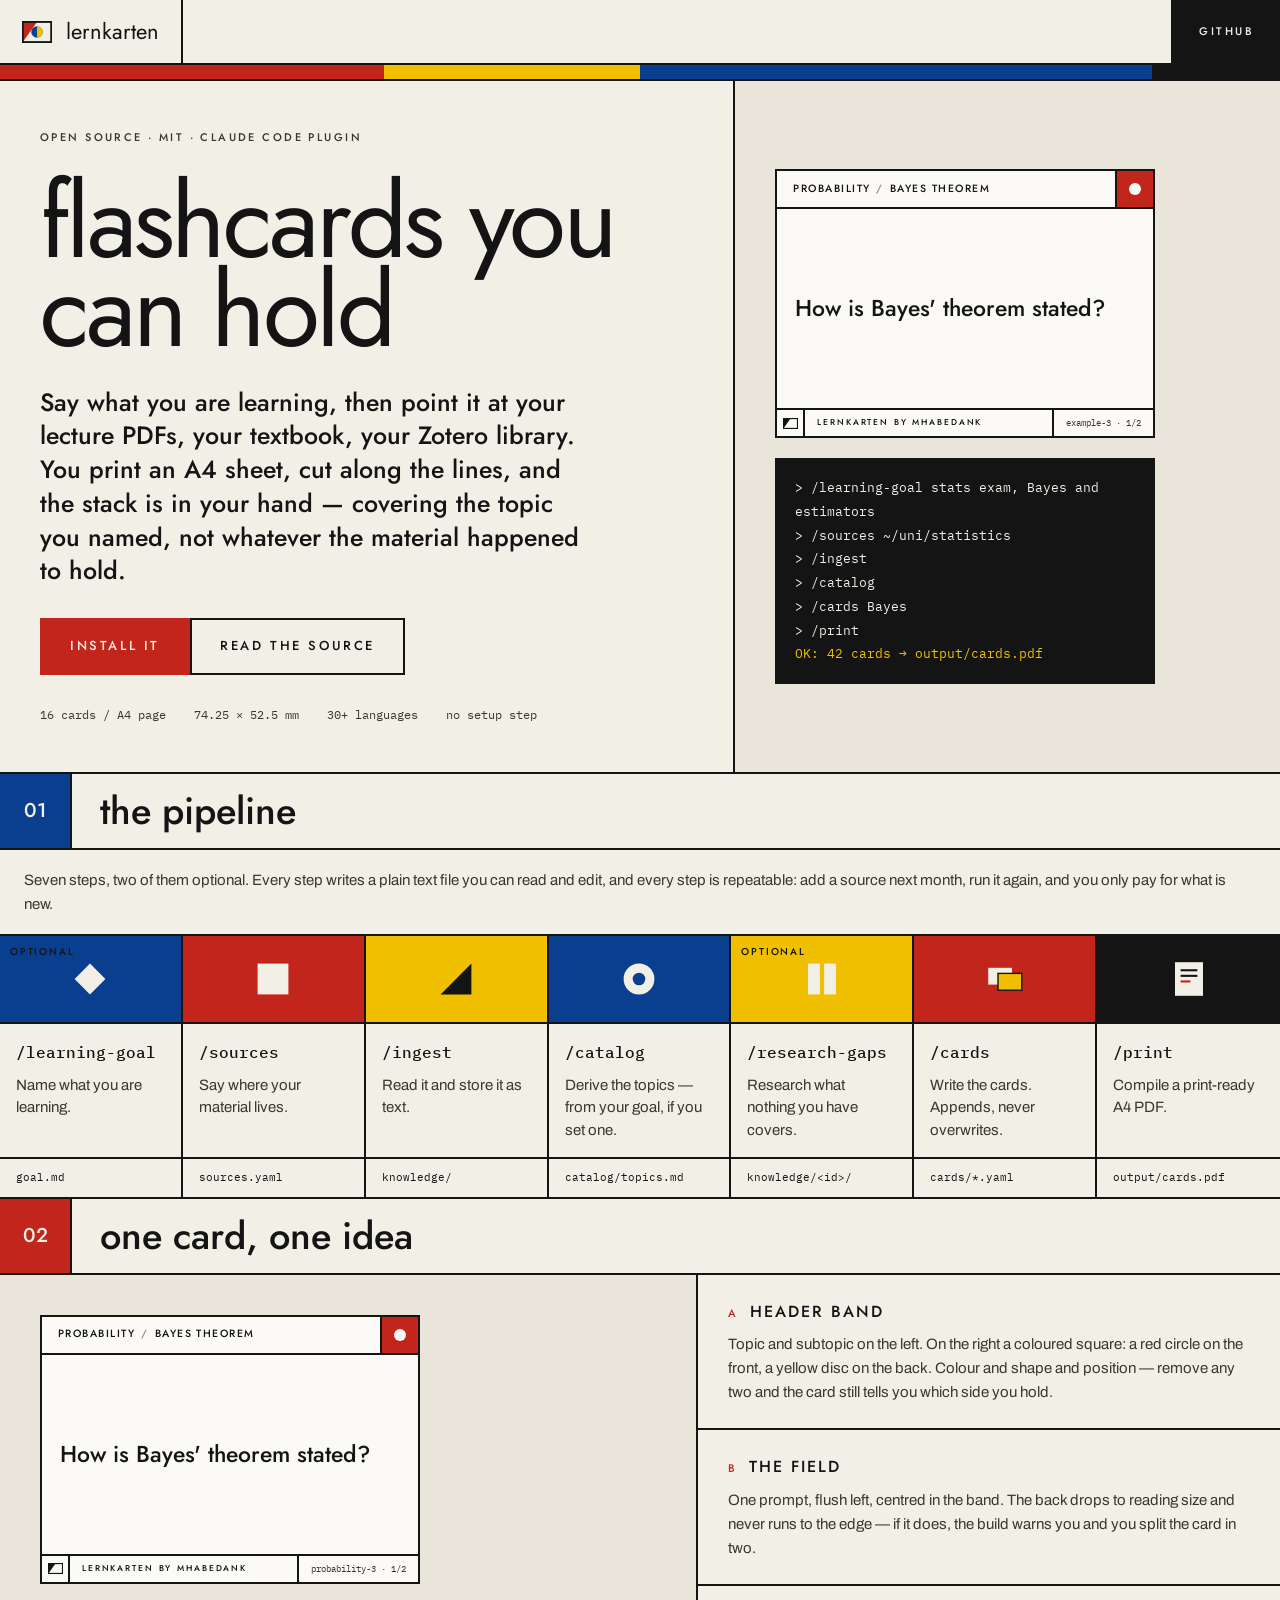
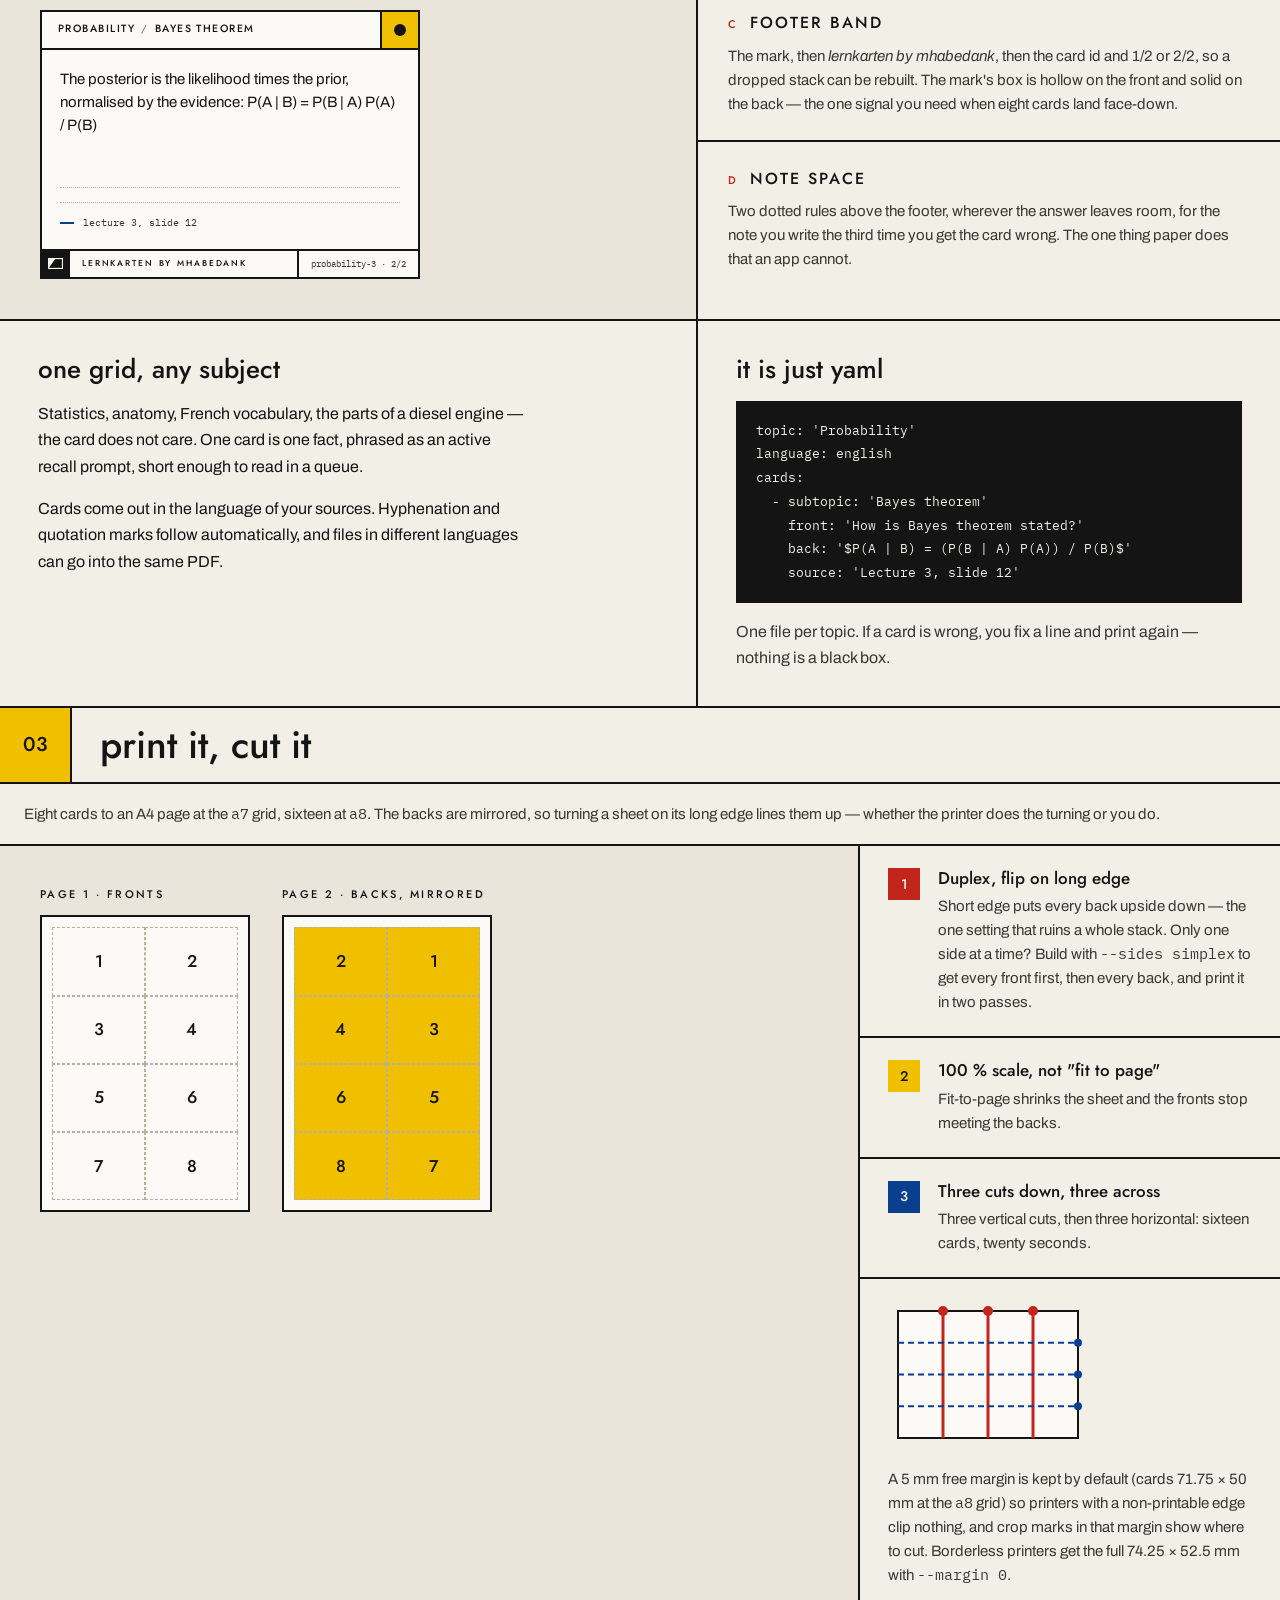
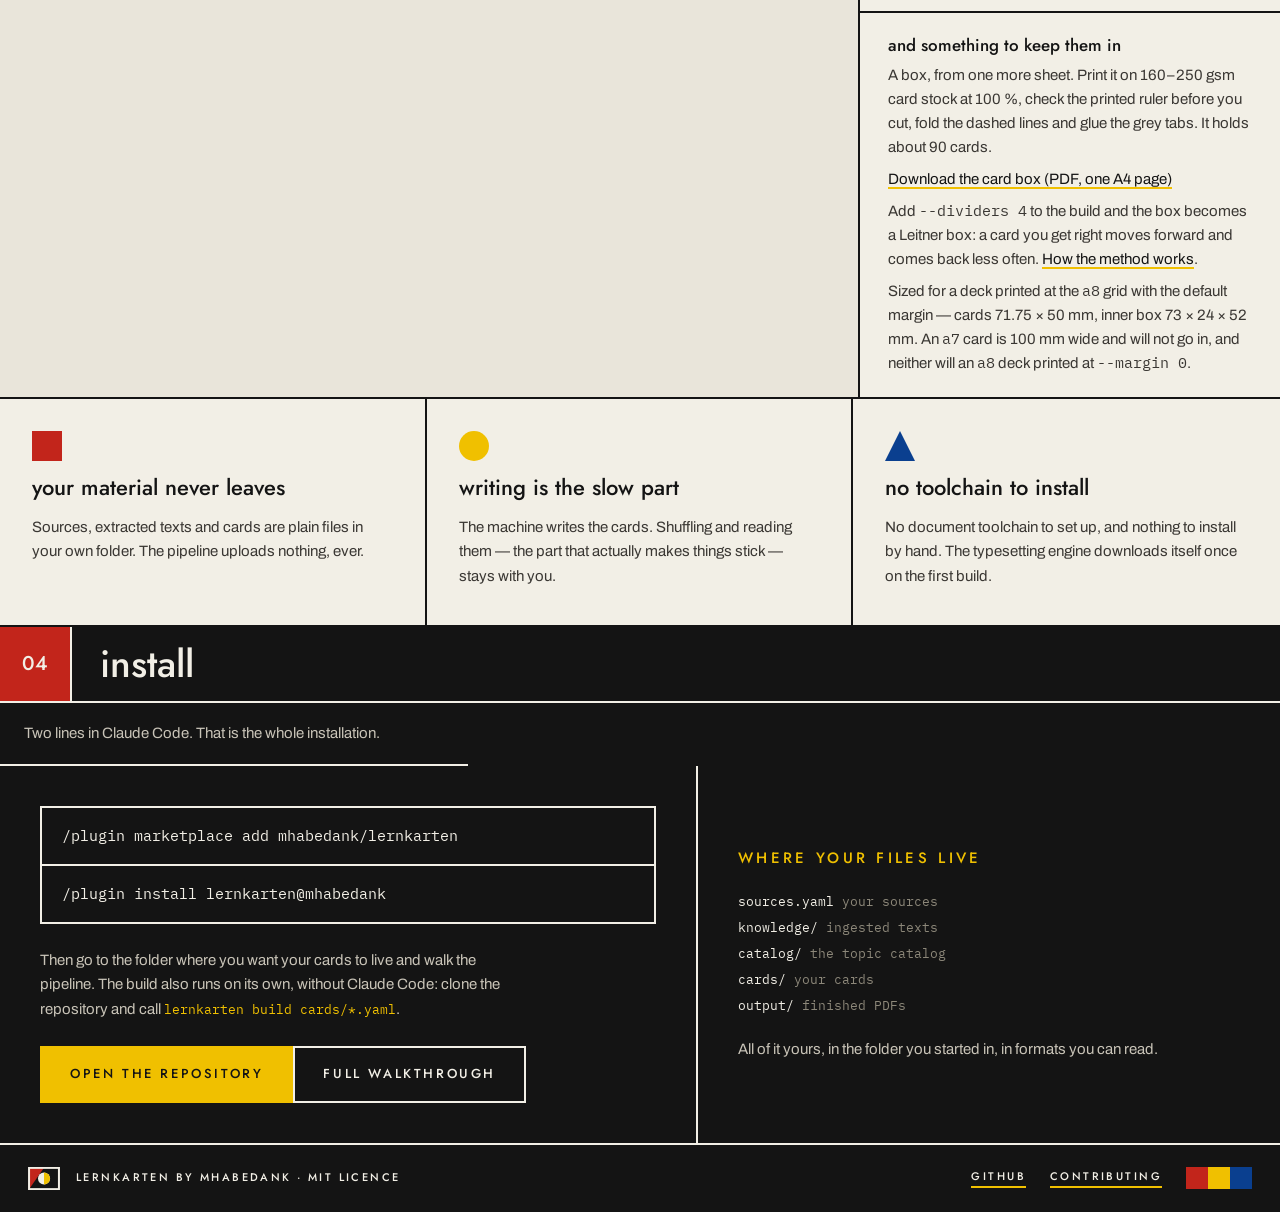
==== commit 755d8771: "feat: section 02 shows both card faces, and the toggle goes (US1) The four explanations beside the c" ====
--- a/docs/index.html
+++ b/docs/index.html
@@ -41,7 +41,15 @@
   /* !important, and on purpose: `hidden` says the element is not relevant, which
      is not a preference for a class to outrank. Without it this loses to any
      rule that declares display — [hidden] and .card both weigh (0,1,0), and
-     .card comes later, which is why the card toggle did nothing for so long. */
+     .card comes later.
+
+     Nothing on the page uses `hidden` any more: the card toggle this was added
+     for is gone, and with it the page's only script. The rule stays anyway. It
+     was written against a *class* of bug — an author `display` quietly beating
+     the user-agent default — not against the one element that hit it, and the
+     next element given `hidden` would hit it again in exactly the same way.
+     Deleting a guard because its first casualty has left is how the casualty
+     comes back. */
   [hidden] { display: none !important; }
 
   body {
@@ -109,7 +117,15 @@
      sideways instead, with the scrollbar hidden — which meant links existed
      that nobody could see. So the links now collapse behind a control below the
      breakpoint, and the bar is still one line at rest. */
-  .nav__menu { min-width: 0; }
+  /* A flex container at every width, and the reason is the same on both sides
+     of the breakpoint: `.nav` is `align-items: stretch`, so this box is drawn
+     the full height of the bar — but a <details> is a block container, so it
+     swallows that height instead of passing it on. Above the breakpoint the
+     victim is the link row; below it, the `menu` control, which hung 21 px
+     too high for exactly as long as the links did. Whatever sits inside has
+     to be a flex item for `align-items: center` to have a full-height box to
+     centre in. */
+  .nav__menu { min-width: 0; display: flex; }
   .nav__menu > summary {
     display: flex; align-items: center; padding: 0 22px;
     list-style: none; cursor: pointer;
@@ -304,20 +320,7 @@
   .foot__swatches { display: flex; }
   .foot__swatches span { width: 22px; height: 22px; }
 
-  .toggle {
-    flex: none; border: 0; border-left: var(--rule); padding: 0 30px; background: var(--yellow);
-    font-family: var(--display); font-weight: 500; font-size: 12px; letter-spacing: 0.2em;
-    text-transform: uppercase; cursor: pointer; color: var(--ink);
-  }
-  .toggle:hover { background: var(--ink); color: var(--sand); }
-
   @media (max-width: 1080px) {
-    /* The toggle goes full width, so the band has to wrap in the same breath —
-       a 100 % item in a non-wrapping row just pushes the page sideways. Only
-       section 02 still has a child that needs this; the notes left the band. */
-    .band { flex-wrap: wrap; }
-    .band h2 { flex-basis: calc(100% - 72px); }
-    .toggle { border-left: 0; border-top: var(--rule); width: 100%; padding: 14px; }
     .print__rules { width: 100%; }
     .hero__grid, .anatomy, .yaml, .install__grid { grid-template-columns: minmax(0, 1fr); }
     .hero__text, .anatomy__cards, .yaml > div:first-child, .install__main { border-right: 0; border-bottom: var(--rule); }
@@ -345,19 +348,17 @@
      lays the panel out at zero width. An engine that has never heard of the
      pseudo-element just drops that line, so no feature query is needed.
 
-     The `display: flex` on both is not decoration and is not redundant with the
-     `flex: 1` beside it — that one is a flex *item* property and says nothing
-     about what the box does to its children. `.nav` is `align-items: stretch`,
-     and the links are centred by giving `align-items: center` a full-height box
-     to work in. A <details> is a block container, so it swallows the stretched
-     height the way it swallowed the display above: without these two the row is
-     an 18 px line box at the top of a 63 px bar, which is how the links came to
-     hang from the ceiling once the disclosure was introduced. Each link in the
-     chain has to be a flex container for the height to reach the next one.
-     Never fix this with a height, a padding-block or a line-height on
-     `.nav__links` — those fake it at one bar height and break at the next. */
+     `::details-content` needs `display: flex` for the same reason `.nav__menu`
+     does one rule up — it is the second block box between the bar and the link
+     row, and the height has to cross both. It is not redundant with the `flex: 1`
+     beside it: that is a flex *item* property and says nothing about what a box
+     does to its children. Without this the row is an 18 px line box at the top of
+     a 63 px bar, which is how the links came to hang from the ceiling once the
+     disclosure was introduced. Never fix it with a height, a padding-block or a
+     line-height on `.nav__links` — those fake the centring at one bar height and
+     break at the next. */
   @media (min-width: 761px) {
-    .nav__menu { flex: 1; min-width: 0; display: flex; }
+    .nav__menu { flex: 1; min-width: 0; }
     .nav__menu > summary { display: none; }
     .nav__menu::details-content {
       content-visibility: visible !important;
@@ -564,7 +565,6 @@
     <div class="band">
       <div class="band__no" style="background:var(--red);color:var(--sand)">02</div>
       <h2>one card, one idea</h2>
-      <button type="button" class="toggle" id="flip" aria-controls="card-front card-back" hidden>show the back</button>
     </div>
 
     <div class="anatomy">
@@ -799,24 +799,5 @@
 
 </div>
 
-<script>
-  // The one piece of behaviour on the page: turn the card over. Without JS
-  // both sides stand side by side and the button never appears — the same
-  // information, one scroll longer.
-  (function () {
-    var button = document.getElementById("flip");
-    var front = document.getElementById("card-front");
-    var back = document.getElementById("card-back");
-    if (!button || !front || !back) return;
-    back.hidden = true;
-    button.hidden = false;
-    button.addEventListener("click", function () {
-      var showingFront = !front.hidden;
-      front.hidden = showingFront;
-      back.hidden = !showingFront;
-      button.textContent = showingFront ? "show the front" : "show the back";
-    });
-  })();
-</script>
 </body>
 </html>
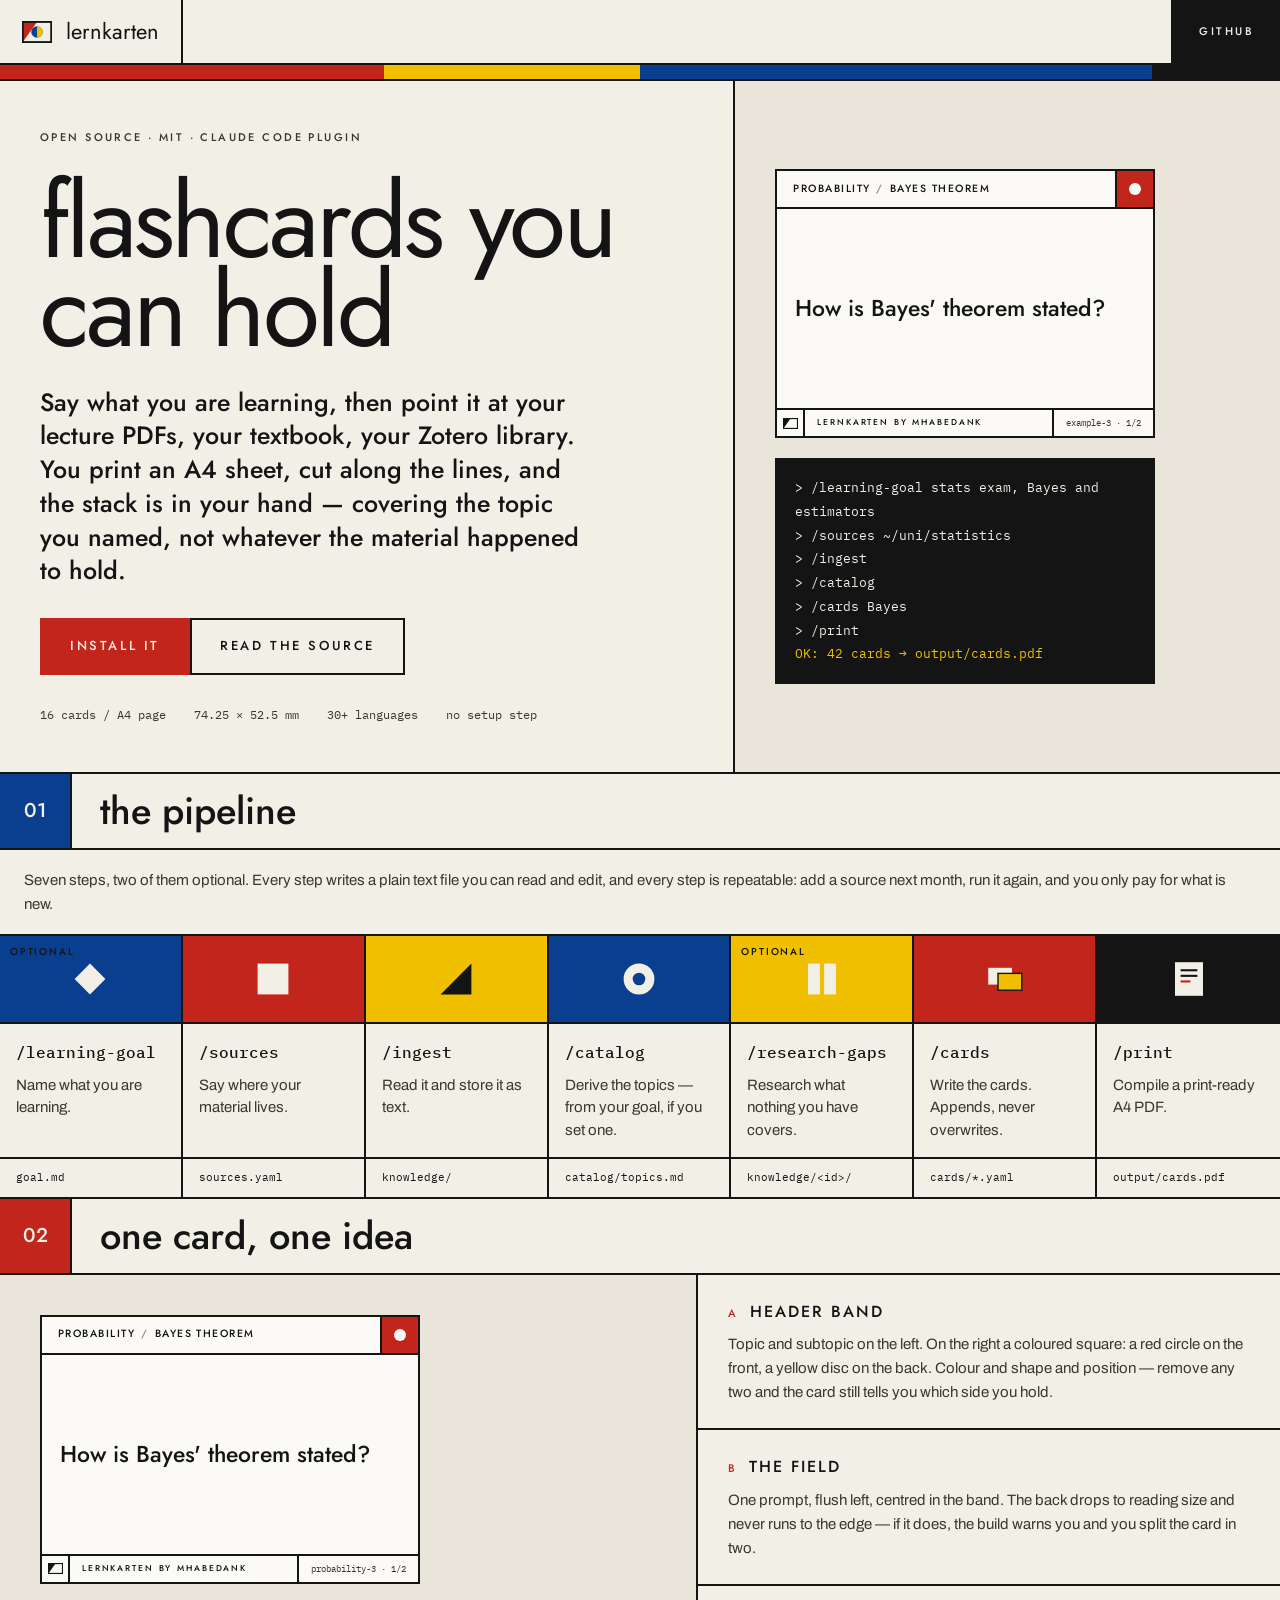
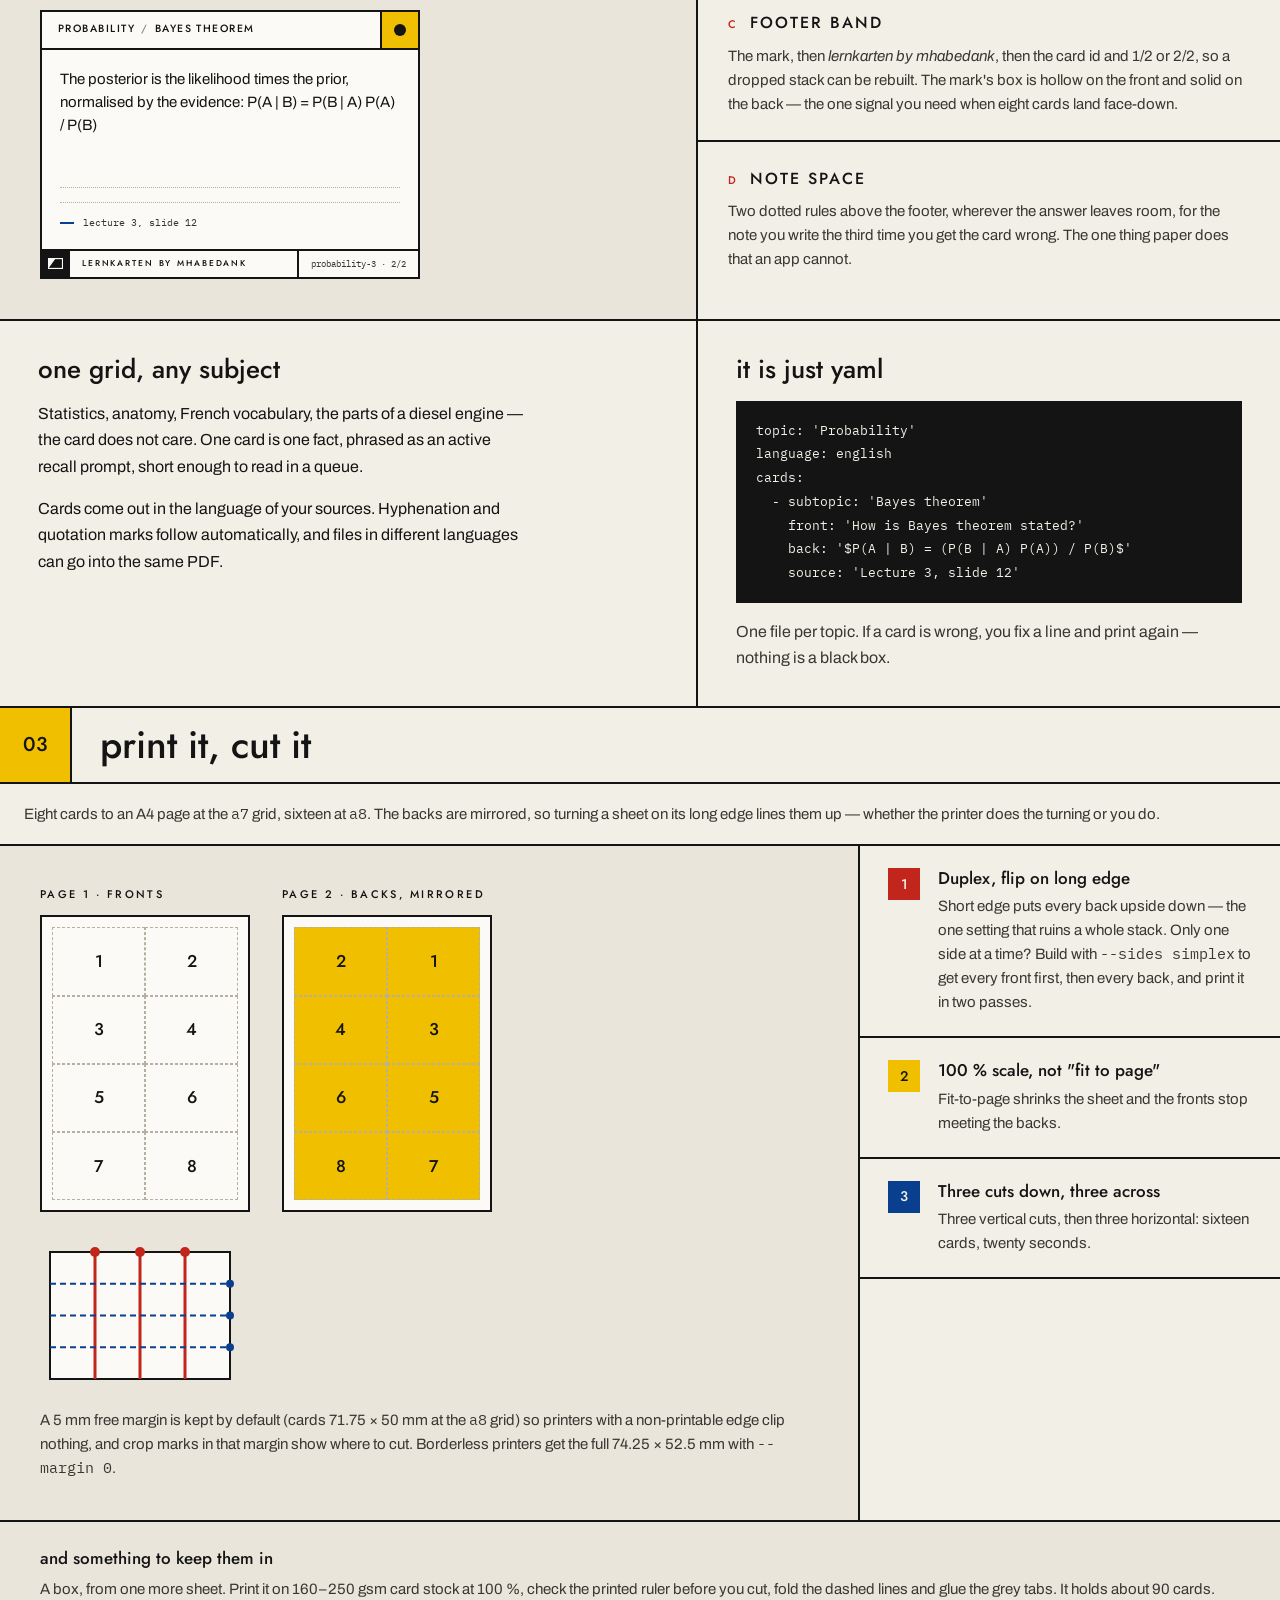
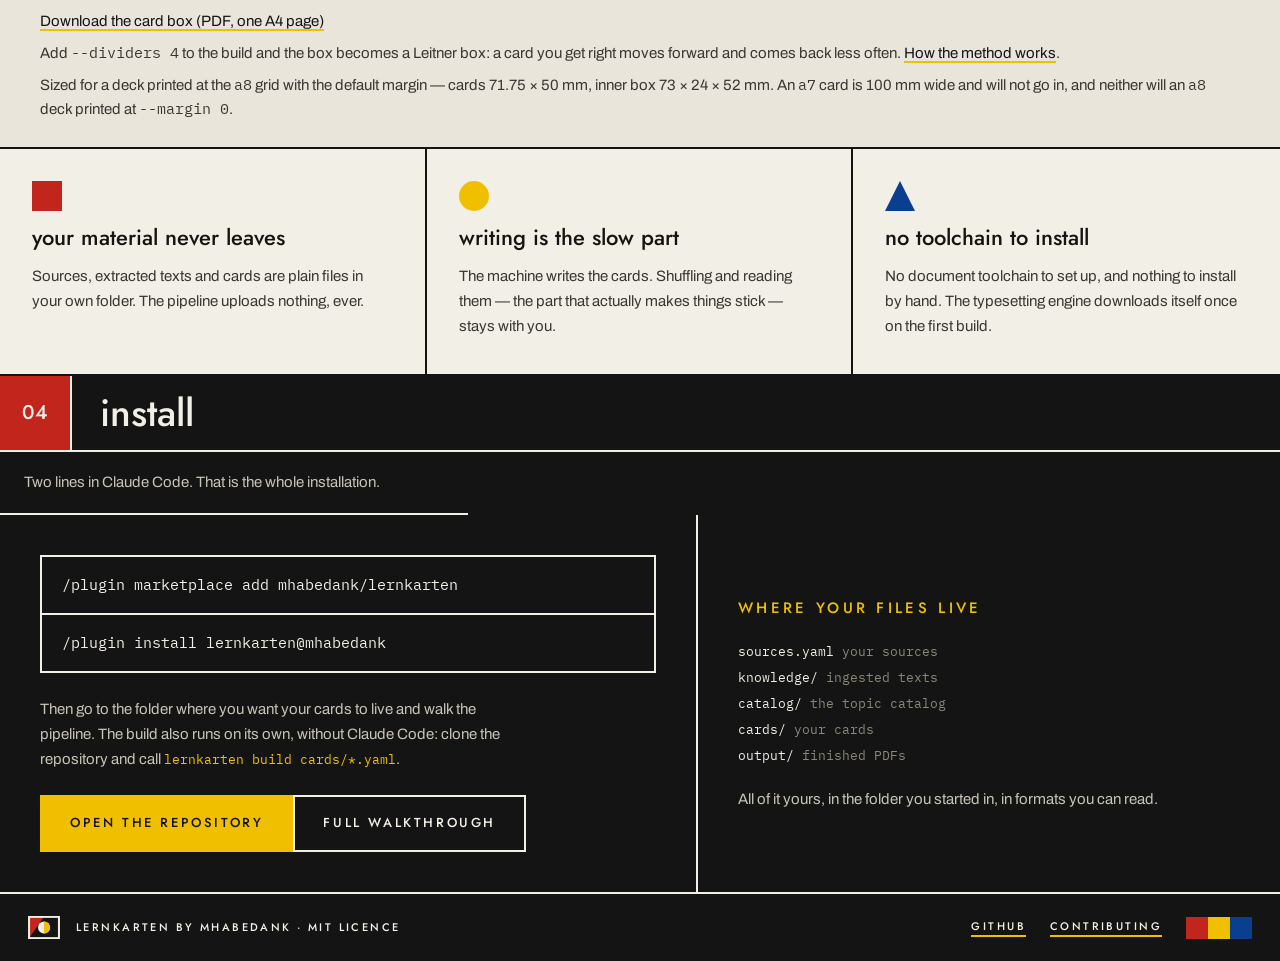
==== commit 5ebe45bf: "feat: the printing section puts the pictures with the pictures (US2) The cutting diagram is a drawin" ====
--- a/docs/index.html
+++ b/docs/index.html
@@ -273,9 +273,17 @@
   }
   .rule-item h3 { font-size: 17px; line-height: 1.2; }
   .rule-item p { margin-top: 6px; font-size: 15px; line-height: 1.6; color: var(--muted); }
-  .print__cut { flex: 1; padding: 24px 28px; display: flex; flex-direction: column; gap: 14px; justify-content: center; }
+  /* The diagram is the third picture in the sheets column, not the filler at
+     the foot of a text column it used to be. `flex: 1` and
+     `justify-content: center` were both for that old job; the padding
+     duplicated the 40 px .print__sheets already applies. What it needs now is
+     to take the full width of the row it wraps onto, beneath the two sheets. */
+  .print__cut { flex: 1 0 100%; display: flex; flex-direction: column; gap: 14px; }
   .print__cut p { font-size: 15px; line-height: 1.6; color: var(--muted); }
-  .print__box { padding: 22px 28px; border-top: var(--rule); display: flex; flex-direction: column; gap: 8px; }
+  /* Full width beneath both columns, the way a section note sits beneath its
+     band. It keeps its top rule and must never gain a bottom one — the
+     section carries `border-bottom` itself, and a second would double it. */
+  .print__box { padding: 26px 40px; border-top: var(--rule); display: flex; flex-direction: column; gap: 8px; }
   .print__box h3 { font-size: 17px; line-height: 1.2; }
   .print__box p { font-size: 15px; line-height: 1.6; color: var(--muted); }
 
@@ -668,29 +676,6 @@
             <span>2</span><span>1</span><span>4</span><span>3</span><span>6</span><span>5</span><span>8</span><span>7</span>
           </div>
         </div>
-      </div>
-      <div class="print__rules">
-        <div class="rule-item">
-          <span class="rule-item__no" style="background:var(--red);color:var(--sand)">1</span>
-          <div>
-            <h3>Duplex, flip on long edge</h3>
-            <p>Short edge puts every back upside down — the one setting that ruins a whole stack. Only one side at a time? Build with <span class="mono">--sides simplex</span> to get every front first, then every back, and print it in two passes.</p>
-          </div>
-        </div>
-        <div class="rule-item">
-          <span class="rule-item__no" style="background:var(--yellow)">2</span>
-          <div>
-            <h3>100 % scale, not "fit to page"</h3>
-            <p>Fit-to-page shrinks the sheet and the fronts stop meeting the backs.</p>
-          </div>
-        </div>
-        <div class="rule-item">
-          <span class="rule-item__no" style="background:var(--blue);color:var(--sand)">3</span>
-          <div>
-            <h3>Three cuts down, three across</h3>
-            <p>Three vertical cuts, then three horizontal: sixteen cards, twenty seconds.</p>
-          </div>
-        </div>
         <div class="print__cut">
           <svg viewBox="0 0 200 150" width="200" height="150" role="img" aria-label="Cutting order: three vertical cuts, then three horizontal cuts">
             <rect x="10" y="8" width="180" height="127" fill="#fbfaf6" stroke="#141414" stroke-width="2"/>
@@ -709,21 +694,44 @@
           </svg>
           <p>A 5 mm free margin is kept by default (cards 71.75 × 50 mm at the <span class="mono">a8</span> grid) so printers with a non-printable edge clip nothing, and crop marks in that margin show where to cut. Borderless printers get the full 74.25 × 52.5 mm with <span class="mono">--margin 0</span>.</p>
         </div>
-        <!--
-          The href is relative because pages.yml copies the PDF next to this
-          file in _site. It resolves on the deployed site and is dead when this
-          file is opened straight out of docs/ — the two are not siblings in the
-          repository. check_docs.py link-checks markdown only, so nothing else
-          records that.
-        -->
-        <div class="print__box">
-          <h3>and something to keep them in</h3>
-          <p>A box, from one more sheet. Print it on 160–250 gsm card stock at 100 %, check the printed ruler before you cut, fold the dashed lines and glue the grey tabs. It holds about 90 cards.</p>
-          <p><a href="card-box.pdf">Download the card box (PDF, one A4 page)</a></p>
-          <p>Add <span class="mono">--dividers 4</span> to the build and the box becomes a Leitner box: a card you get right moves forward and comes back less often. <a href="leitner.html">How the method works</a>.</p>
-          <p class="print__box-note">Sized for a deck printed at the <span class="mono">a8</span> grid with the default margin — cards 71.75 × 50 mm, inner box 73 × 24 × 52 mm. An <span class="mono">a7</span> card is 100 mm wide and will not go in, and neither will an <span class="mono">a8</span> deck printed at <span class="mono">--margin 0</span>.</p>
-        </div>
-      </div>
+      </div>
+      <div class="print__rules">
+        <div class="rule-item">
+          <span class="rule-item__no" style="background:var(--red);color:var(--sand)">1</span>
+          <div>
+            <h3>Duplex, flip on long edge</h3>
+            <p>Short edge puts every back upside down — the one setting that ruins a whole stack. Only one side at a time? Build with <span class="mono">--sides simplex</span> to get every front first, then every back, and print it in two passes.</p>
+          </div>
+        </div>
+        <div class="rule-item">
+          <span class="rule-item__no" style="background:var(--yellow)">2</span>
+          <div>
+            <h3>100 % scale, not "fit to page"</h3>
+            <p>Fit-to-page shrinks the sheet and the fronts stop meeting the backs.</p>
+          </div>
+        </div>
+        <div class="rule-item">
+          <span class="rule-item__no" style="background:var(--blue);color:var(--sand)">3</span>
+          <div>
+            <h3>Three cuts down, three across</h3>
+            <p>Three vertical cuts, then three horizontal: sixteen cards, twenty seconds.</p>
+          </div>
+        </div>
+      </div>
+    </div>
+    <!--
+      The href is relative because pages.yml copies the PDF next to this
+      file in _site. It resolves on the deployed site and is dead when this
+      file is opened straight out of docs/ — the two are not siblings in the
+      repository. check_docs.py link-checks markdown only, so nothing else
+      records that.
+    -->
+    <div class="print__box">
+      <h3>and something to keep them in</h3>
+      <p>A box, from one more sheet. Print it on 160–250 gsm card stock at 100 %, check the printed ruler before you cut, fold the dashed lines and glue the grey tabs. It holds about 90 cards.</p>
+      <p><a href="card-box.pdf">Download the card box (PDF, one A4 page)</a></p>
+      <p>Add <span class="mono">--dividers 4</span> to the build and the box becomes a Leitner box: a card you get right moves forward and comes back less often. <a href="leitner.html">How the method works</a>.</p>
+      <p class="print__box-note">Sized for a deck printed at the <span class="mono">a8</span> grid with the default margin — cards 71.75 × 50 mm, inner box 73 × 24 × 52 mm. An <span class="mono">a7</span> card is 100 mm wide and will not go in, and neither will an <span class="mono">a8</span> deck printed at <span class="mono">--margin 0</span>.</p>
     </div>
   </section>
 
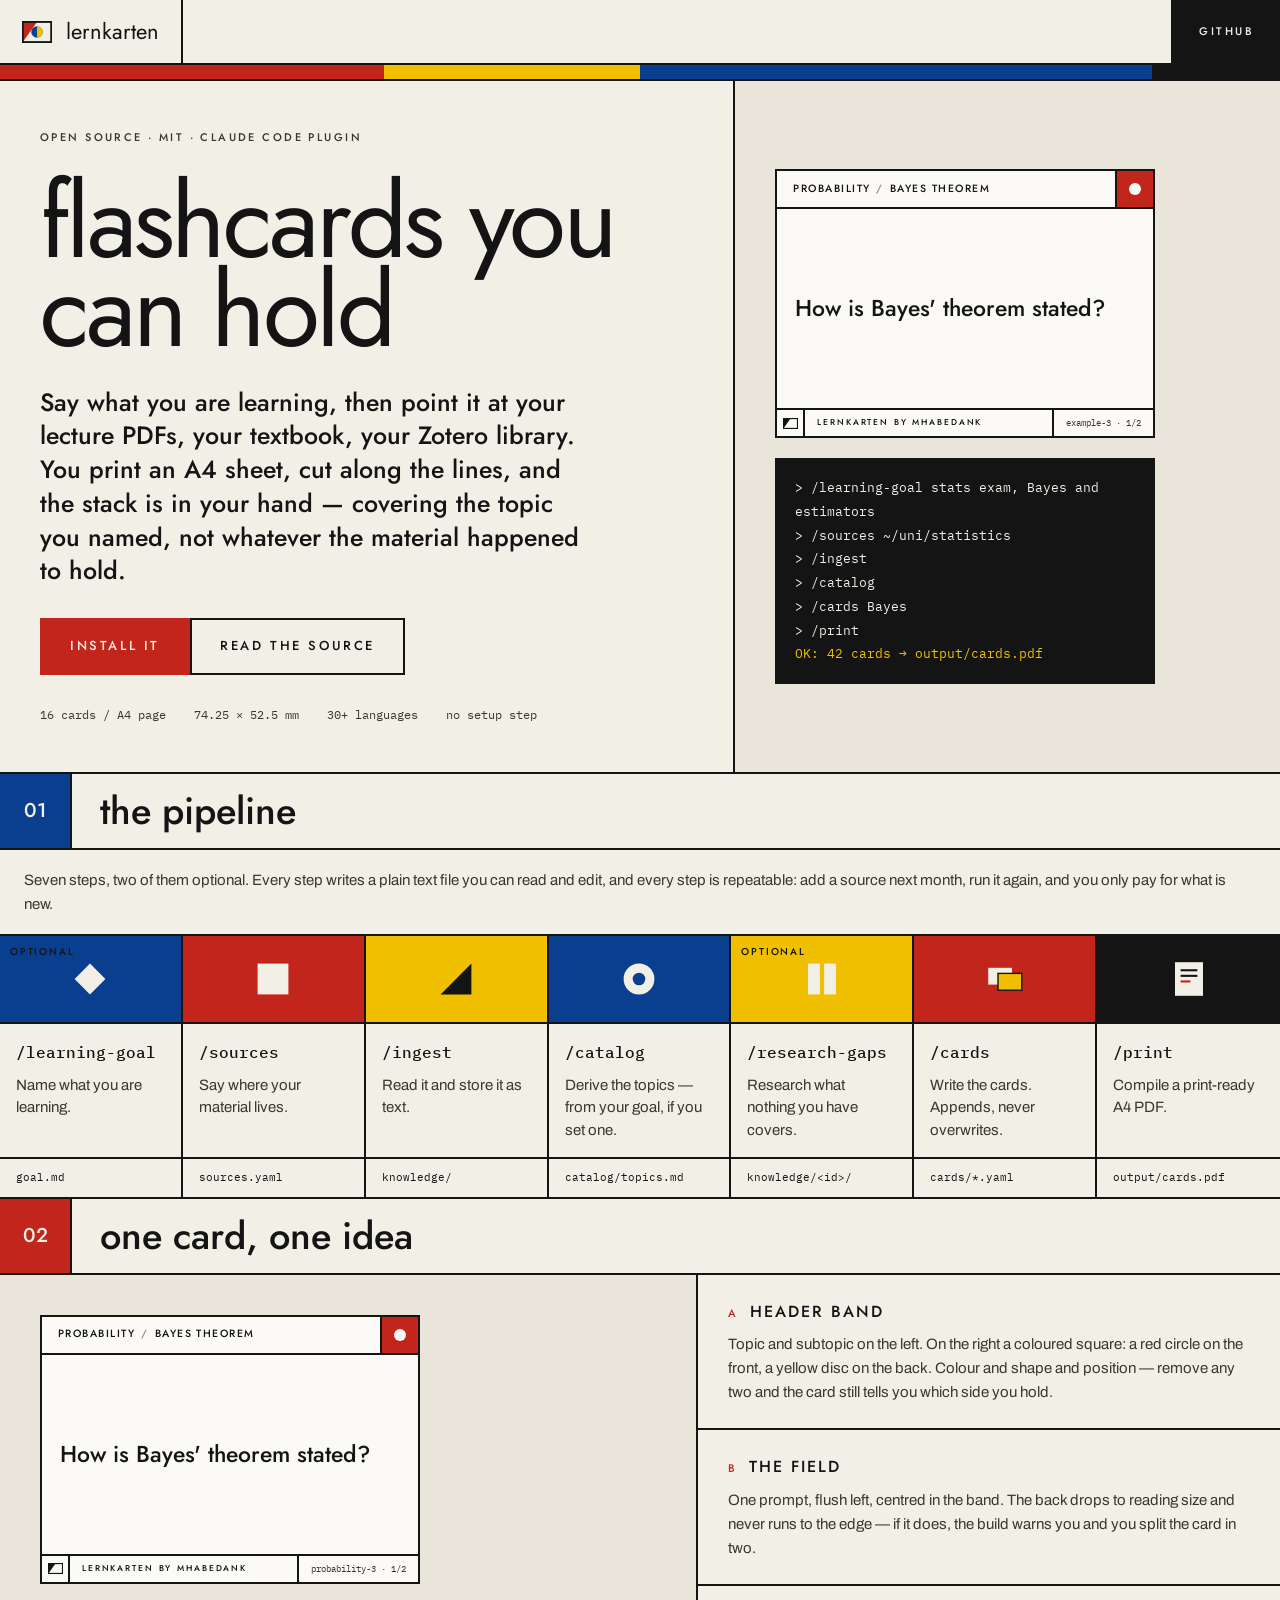
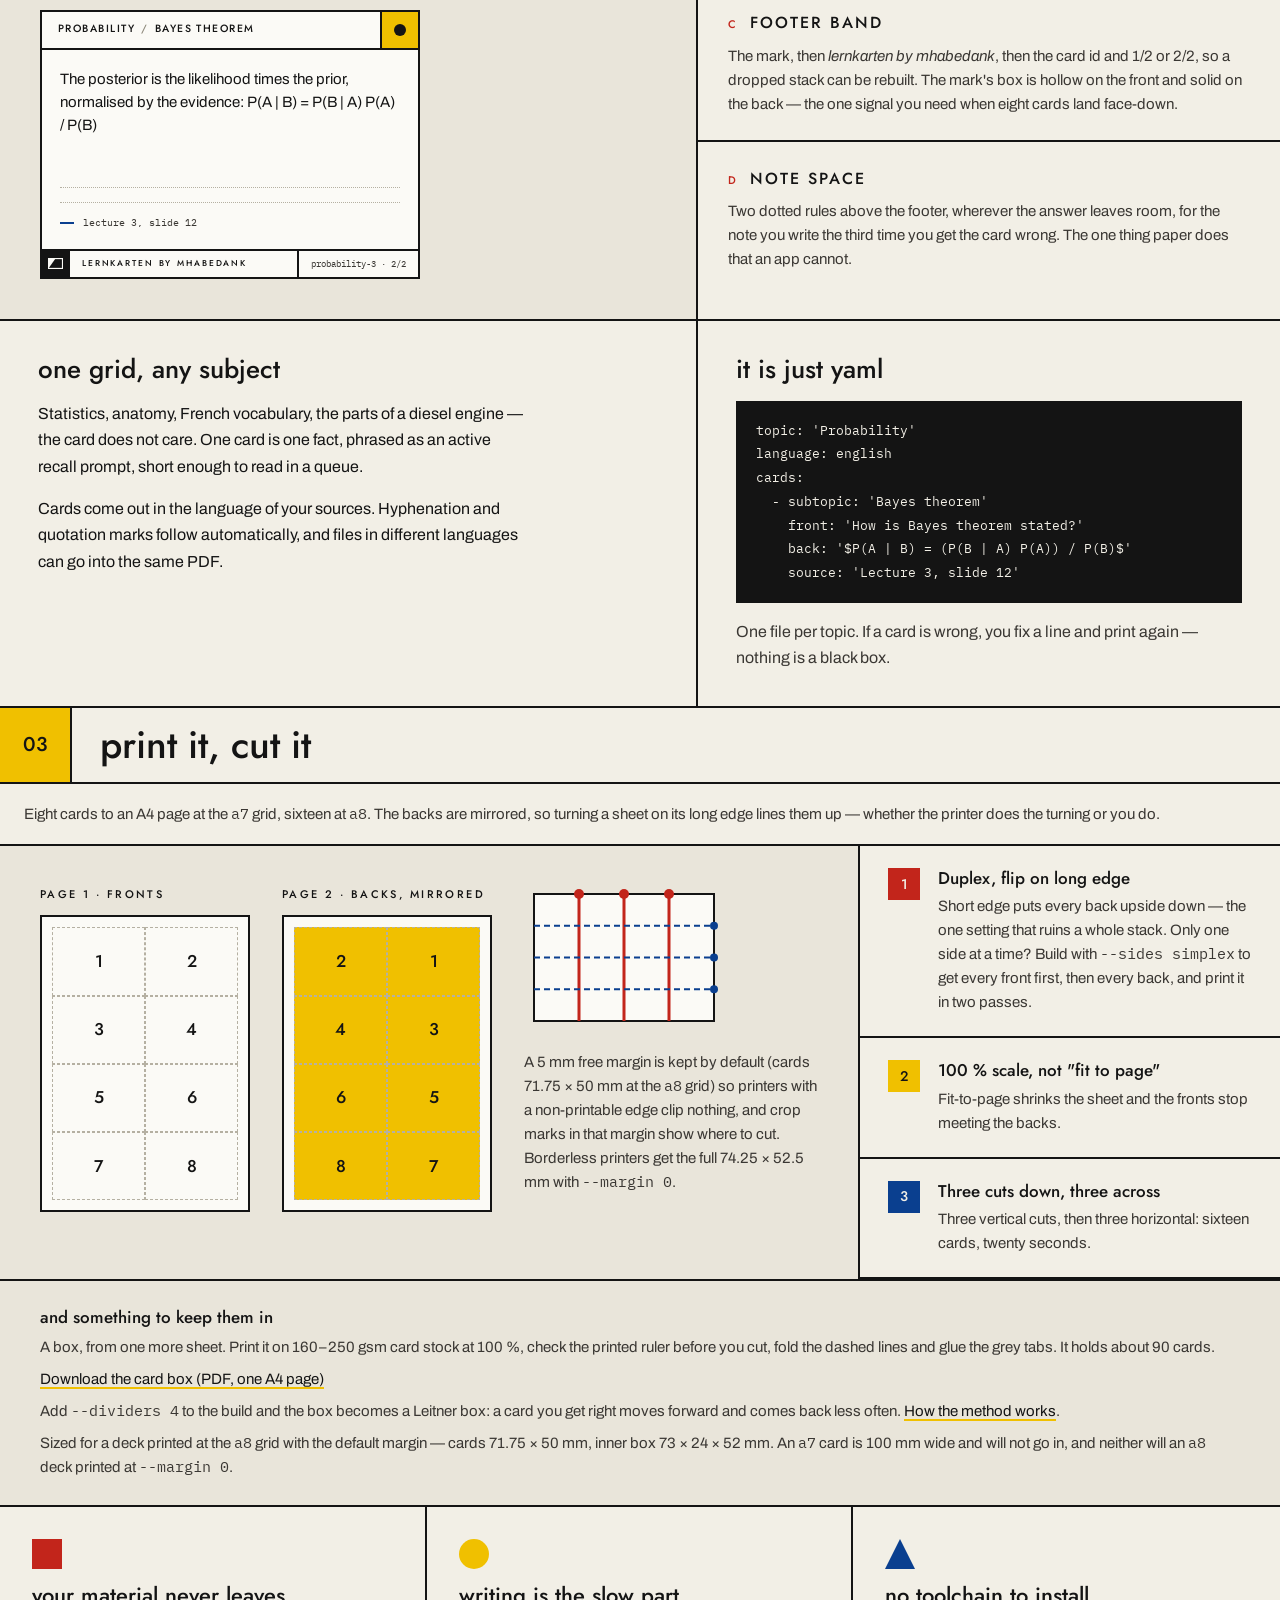
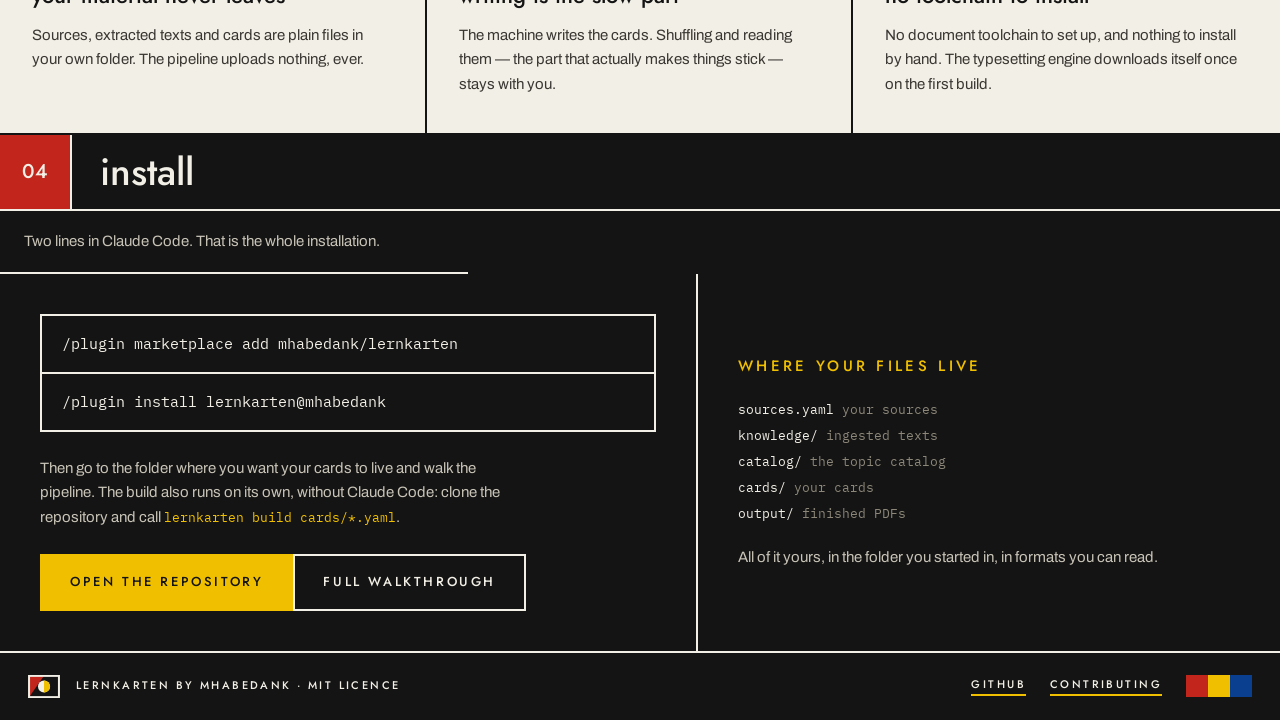
==== commit edf35677: "fix: the printing hole moved instead of closing, and the by-hand row caught it Sending the cutting d" ====
--- a/docs/index.html
+++ b/docs/index.html
@@ -276,9 +276,24 @@
   /* The diagram is the third picture in the sheets column, not the filler at
      the foot of a text column it used to be. `flex: 1` and
      `justify-content: center` were both for that old job; the padding
-     duplicated the 40 px .print__sheets already applies. What it needs now is
-     to take the full width of the row it wraps onto, beneath the two sheets. */
-  .print__cut { flex: 1 0 100%; display: flex; flex-direction: column; gap: 14px; }
+     duplicated the 40 px .print__sheets already applies.
+
+     It sits *beside* the two sheets rather than wrapping beneath them, and the
+     difference is the whole section: wrapped, the left column ran to 595 px
+     against the rules' 433 px and the hole simply moved to the right-hand side.
+     Three pictures in one row make both columns end together. `200px` is the
+     SVG's own width, so the basis is the drawing and the caption takes what is
+     left, shrinking with it — the drawing is a diagram, so scaling it costs
+     nothing, while its caption is reading text and may not be squeezed.
+
+     Between 1080 px and roughly 1180 px the row wraps anyway: the caption's own
+     minimum width holds it open, and the honest fallback is the arrangement
+     this replaced, with about 160 px left under the three rules. That is a
+     tolerable imbalance by the rule in docs/design.md and a fifth of the 769 px
+     it used to be. Forcing one row there would mean shrinking type to fit,
+     which is the one thing the layout never does. */
+  .print__cut { flex: 1 1 150px; min-width: 0; display: flex; flex-direction: column; gap: 14px; }
+  .print__cut svg { width: 100%; height: auto; max-width: 200px; }
   .print__cut p { font-size: 15px; line-height: 1.6; color: var(--muted); }
   /* Full width beneath both columns, the way a section note sits beneath its
      band. It keeps its top rule and must never gain a bottom one — the
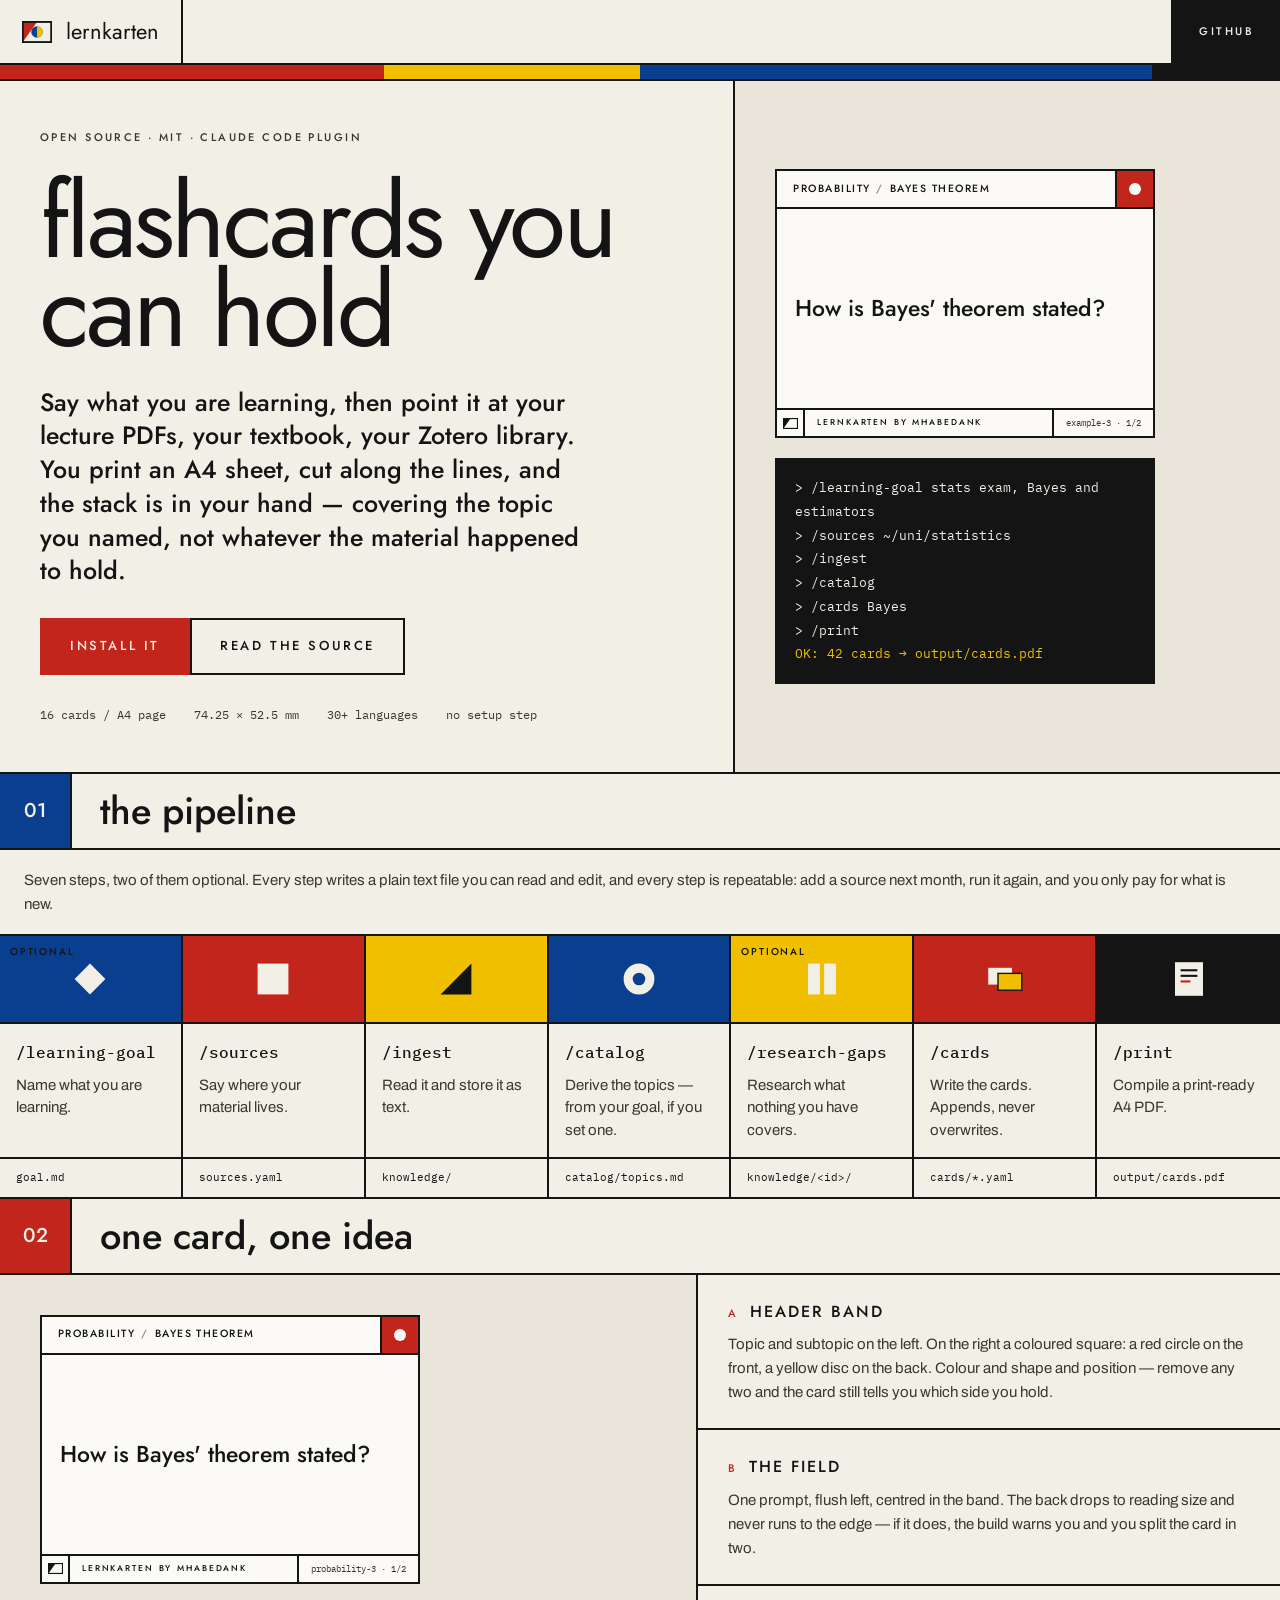
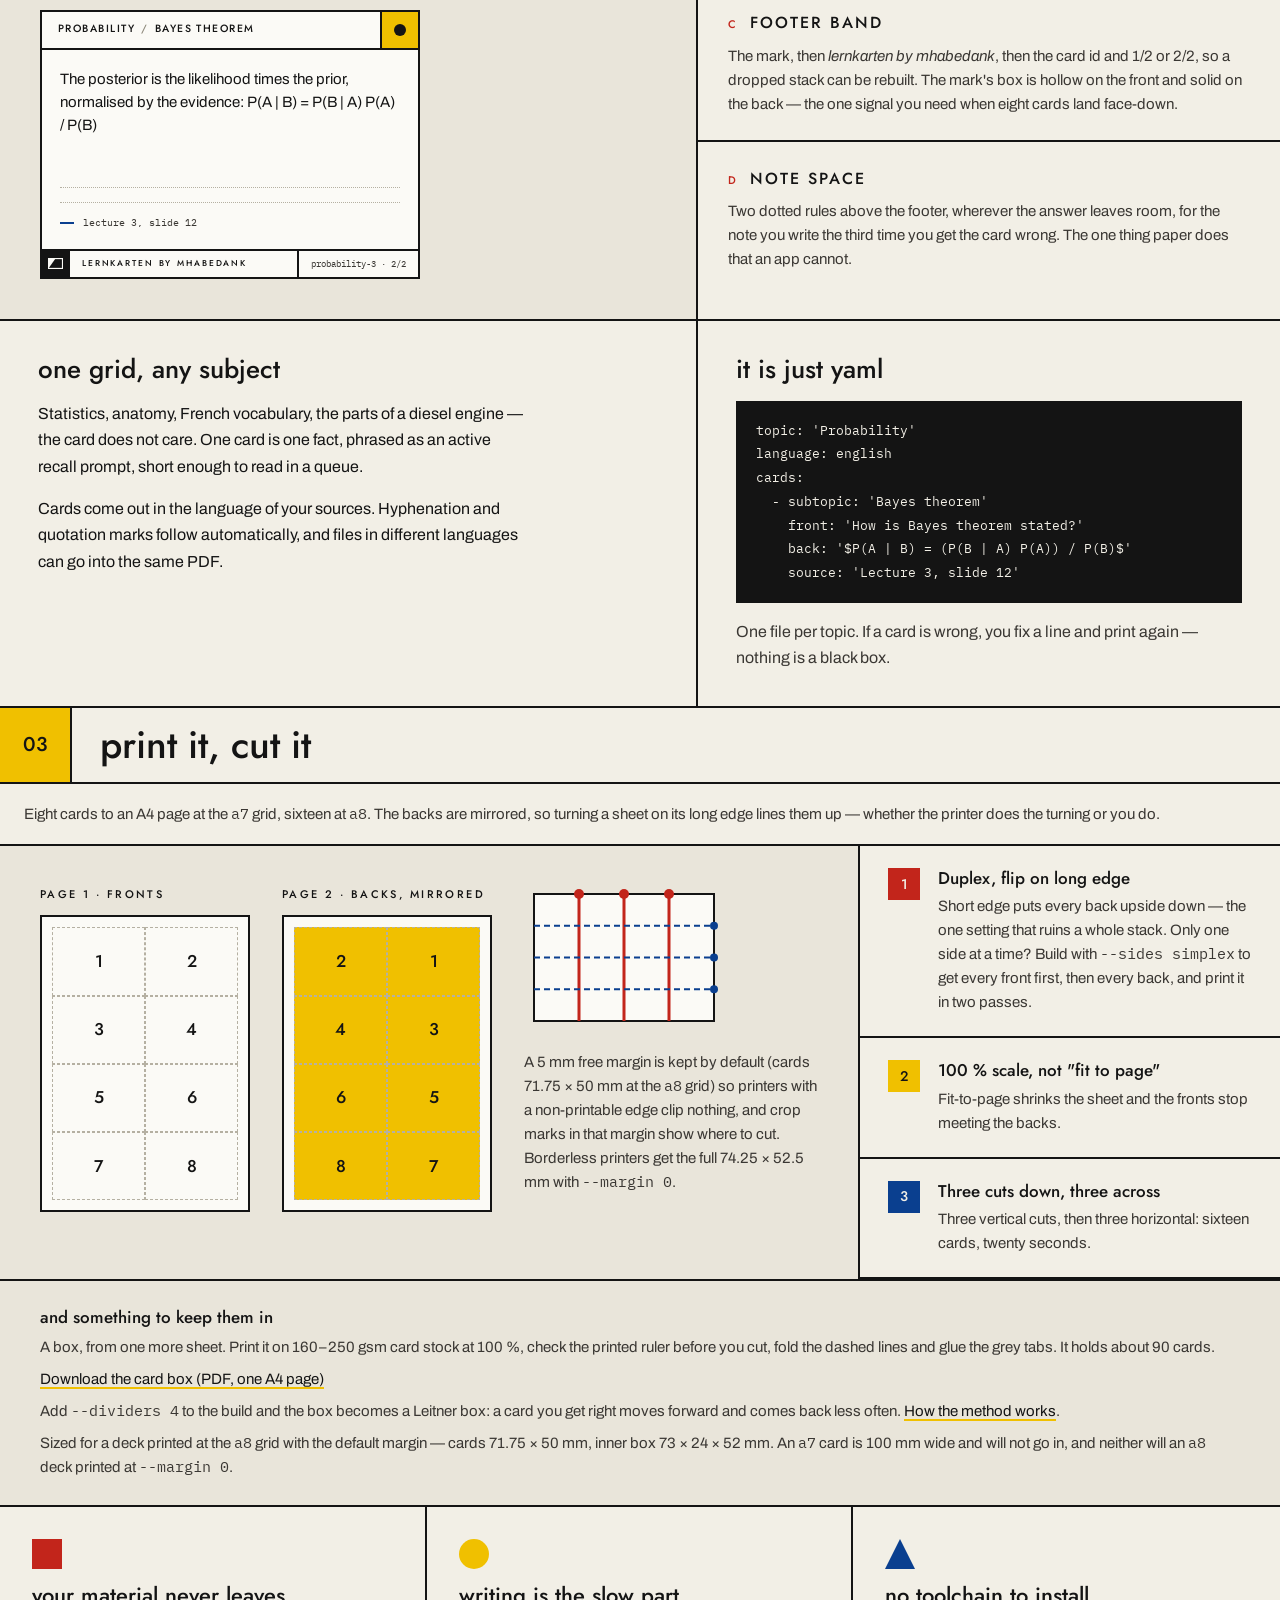
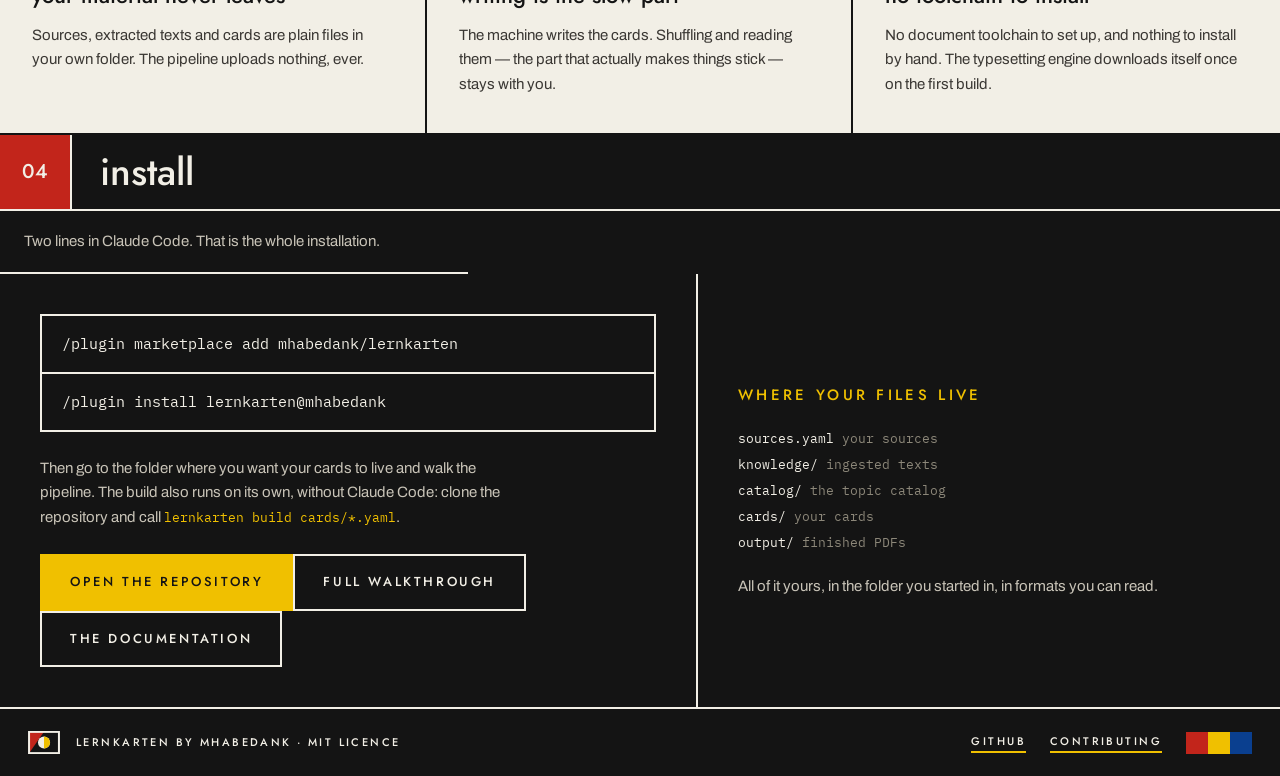
==== commit ae59e67c: "docs: publish the site, and point the landing page at it (012, rows 15-17) The "full walkthrough" bu" ====
--- a/docs/index.html
+++ b/docs/index.html
@@ -783,7 +783,8 @@
         <p>Then go to the folder where you want your cards to live and walk the pipeline. The build also runs on its own, without Claude Code: clone the repository and call <code>lernkarten build cards/*.yaml</code>.</p>
         <div class="button-row">
           <a class="button button--solid" href="https://github.com/mhabedank/lernkarten">open the repository</a>
-          <a class="button button--ghost" href="https://github.com/mhabedank/lernkarten/blob/main/docs/workflow.md">full walkthrough</a>
+          <a class="button button--ghost" href="docs/user/workflow.html">full walkthrough</a>
+          <a class="button button--ghost" href="docs/">the documentation</a>
         </div>
       </div>
       <div class="install__side">
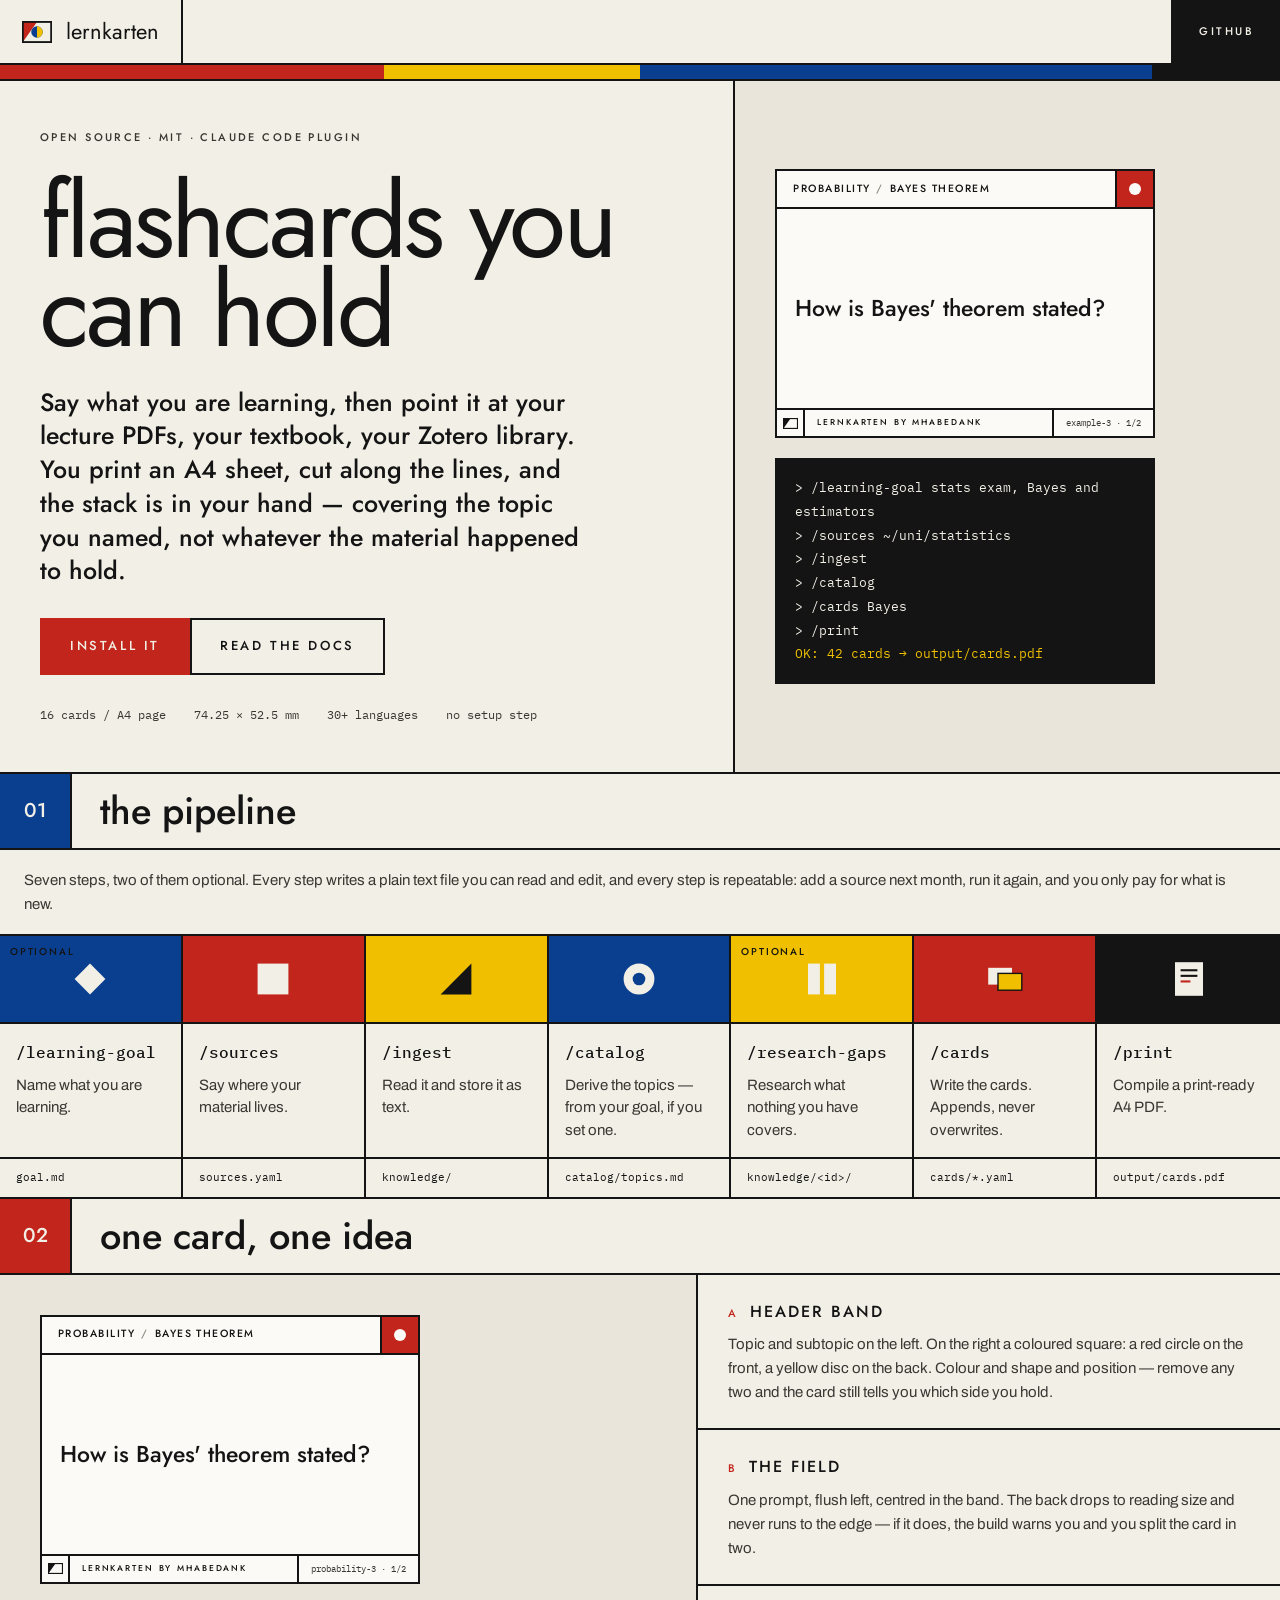
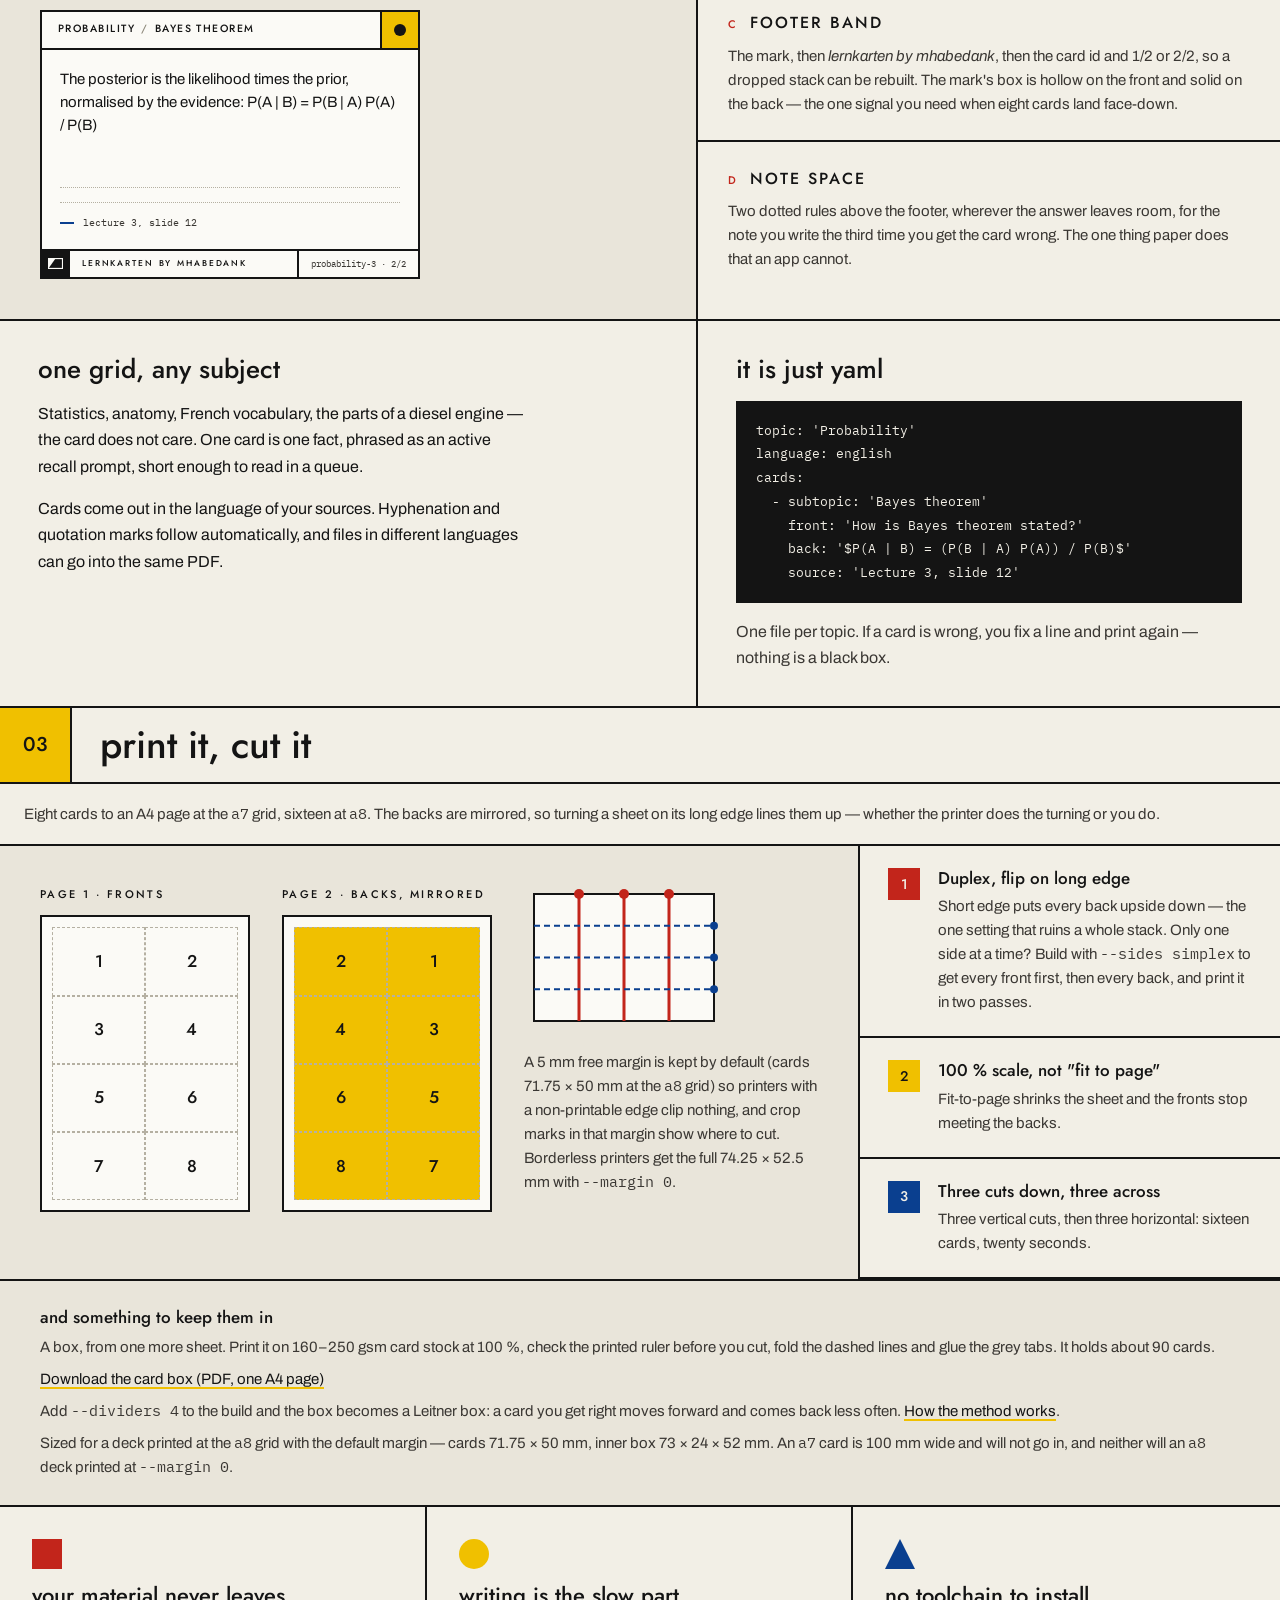
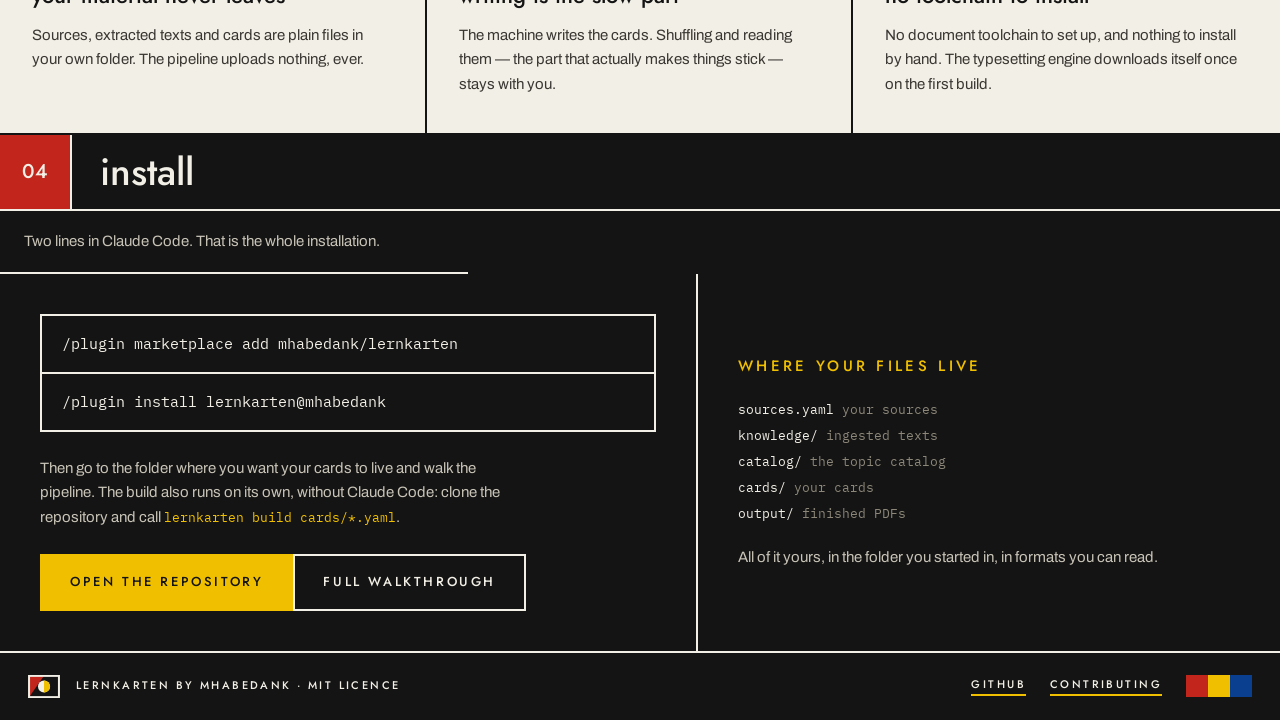
==== commit 1d21dff9: "docs: put the documentation where a newcomer looks first The hero offered "install it" and "read the" ====
--- a/docs/index.html
+++ b/docs/index.html
@@ -463,7 +463,7 @@
         <p class="hero__lead">Say what you are learning, then point it at your lecture PDFs, your textbook, your Zotero library. You print an A4 sheet, cut along the lines, and the stack is in your hand — covering the topic you named, not whatever the material happened to hold.</p>
         <div class="button-row">
           <a class="button button--solid" href="#install">install it</a>
-          <a class="button button--ghost" href="https://github.com/mhabedank/lernkarten">read the source</a>
+          <a class="button button--ghost" href="docs/">read the docs</a>
         </div>
         <p class="hero__facts">
           <span>16 cards / A4 page</span><span>74.25 × 52.5 mm</span><span>30+ languages</span><span>no setup step</span>
@@ -784,7 +784,6 @@
         <div class="button-row">
           <a class="button button--solid" href="https://github.com/mhabedank/lernkarten">open the repository</a>
           <a class="button button--ghost" href="docs/user/workflow.html">full walkthrough</a>
-          <a class="button button--ghost" href="docs/">the documentation</a>
         </div>
       </div>
       <div class="install__side">
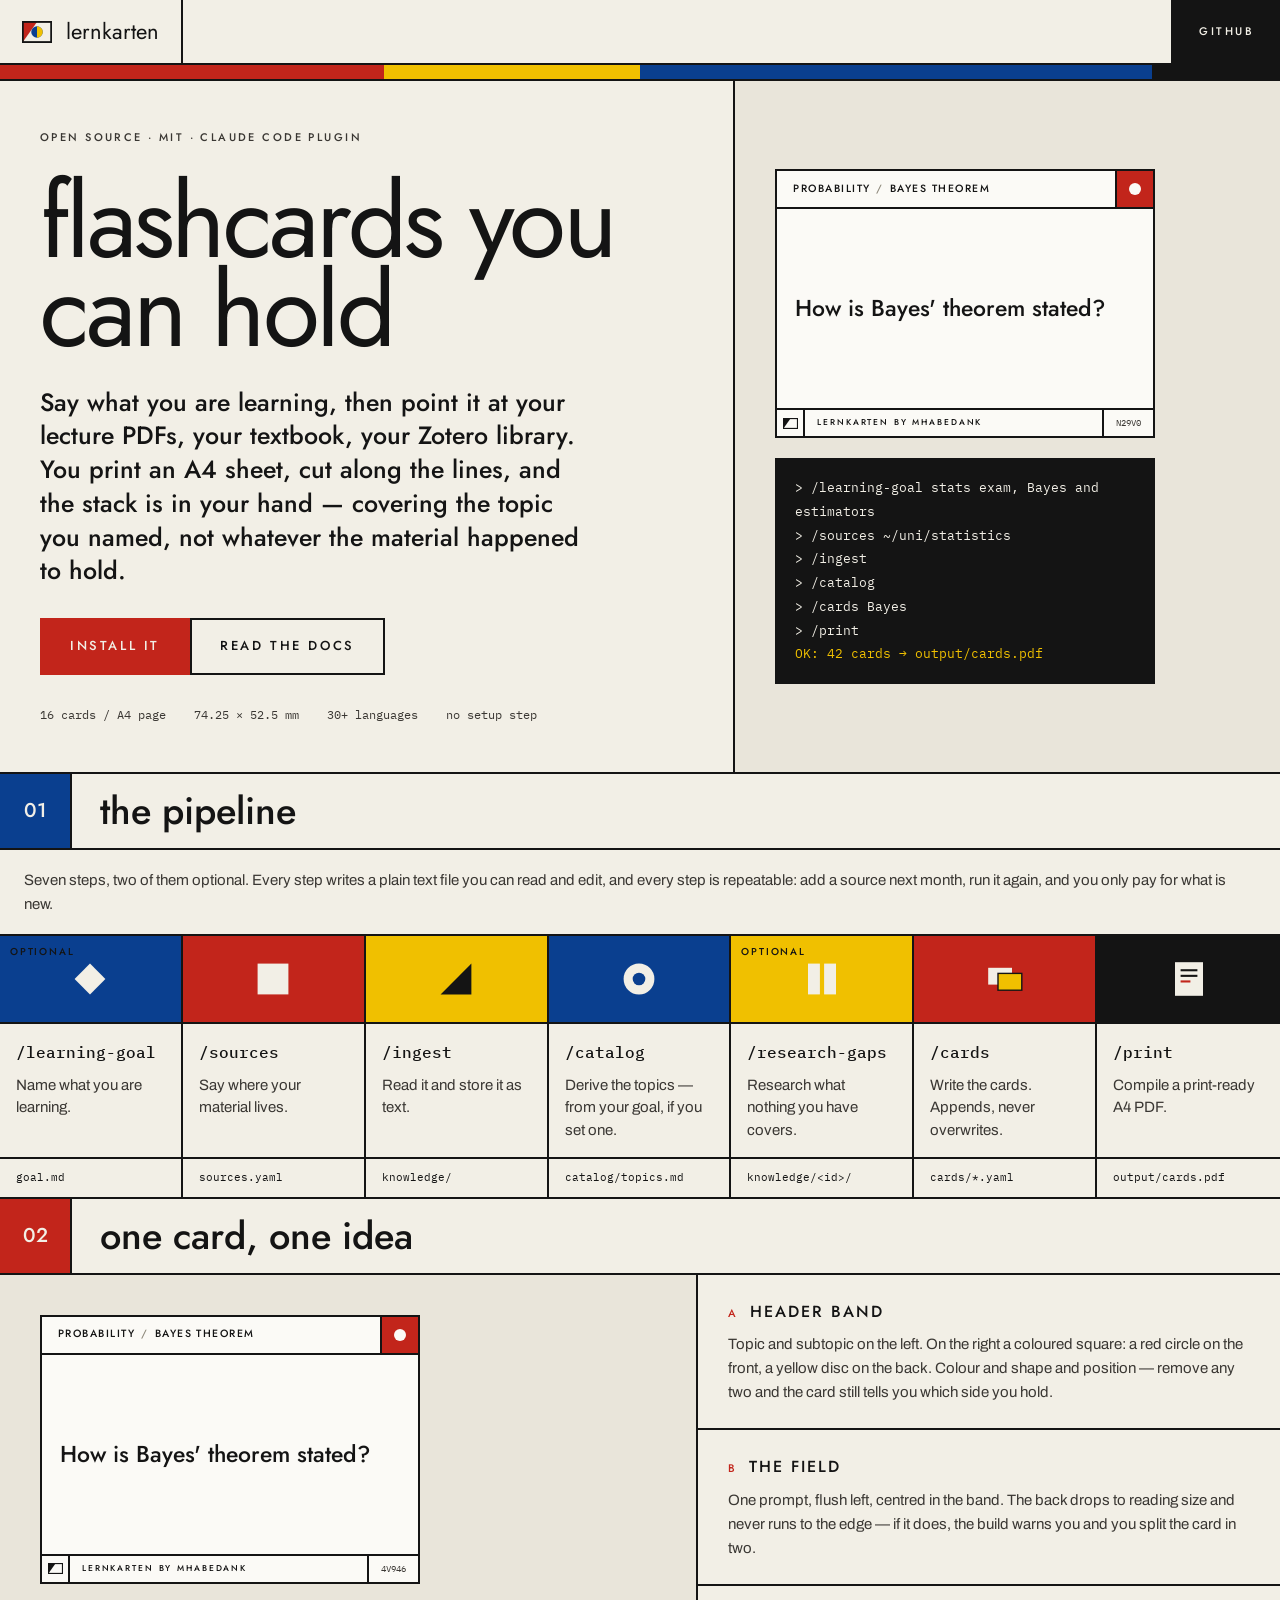
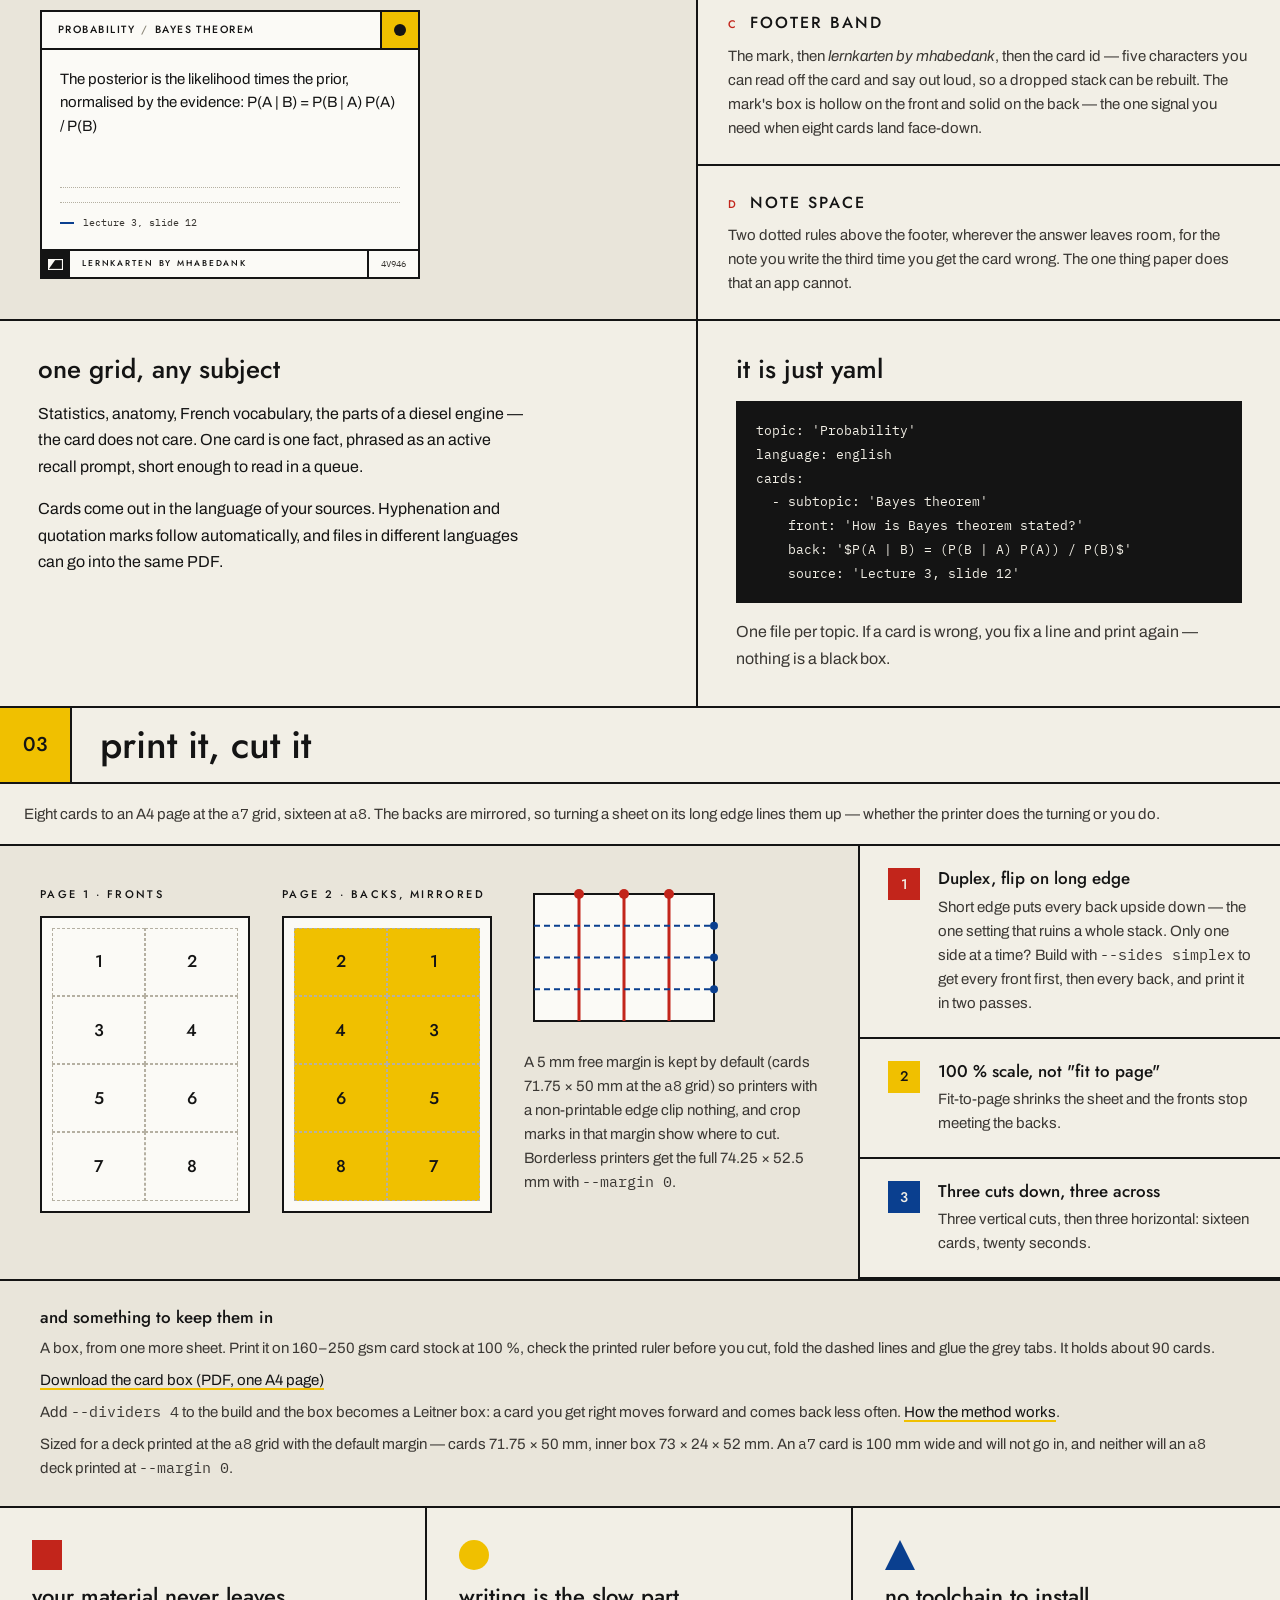
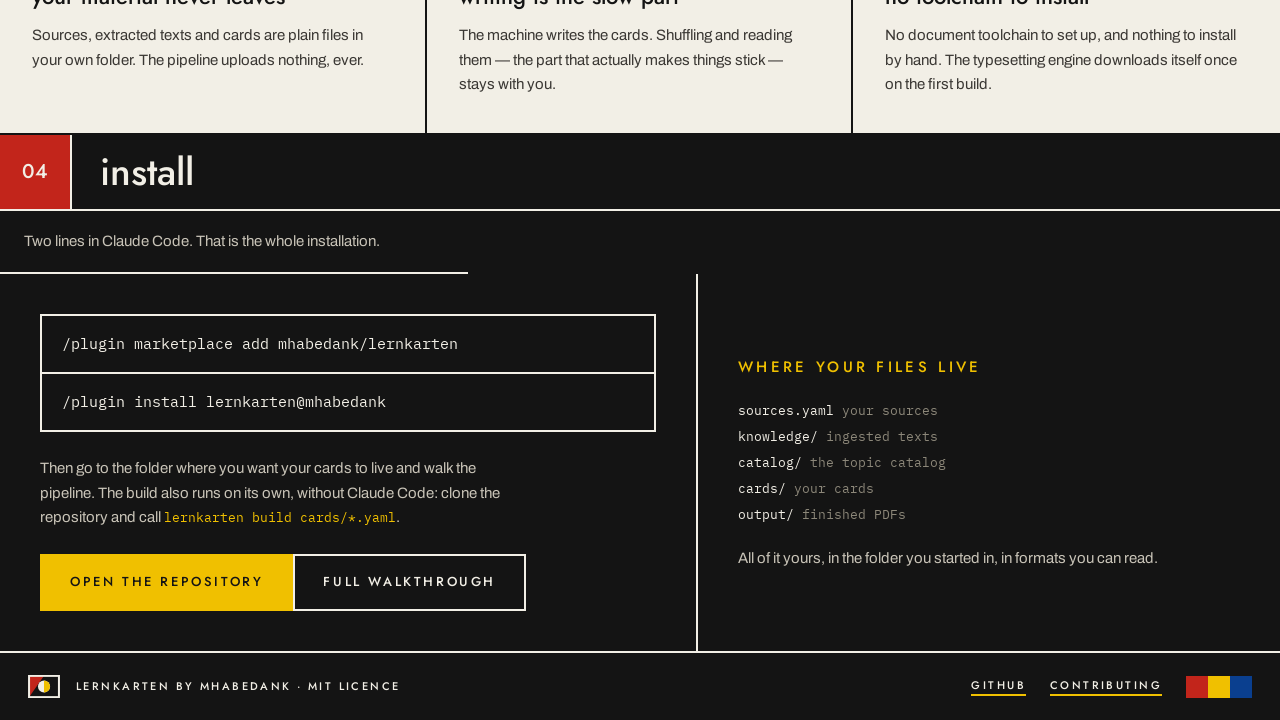
==== commit fc384a38: "docs: no document still promises the printed side marker (#75)" ====
--- a/docs/index.html
+++ b/docs/index.html
@@ -486,7 +486,7 @@
               </svg>
             </div>
             <div class="card__by">lernkarten by mhabedank</div>
-            <div class="card__id">example-3 · 1/2</div>
+            <div class="card__id">N29V0</div>
           </div>
         </div>
         <div class="terminal">
@@ -608,7 +608,7 @@
               </svg>
             </div>
             <div class="card__by">lernkarten by mhabedank</div>
-            <div class="card__id">probability-3 · 1/2</div>
+            <div class="card__id">4V946</div>
           </div>
         </div>
 
@@ -632,7 +632,7 @@
               </svg>
             </div>
             <div class="card__by">lernkarten by mhabedank</div>
-            <div class="card__id">probability-3 · 2/2</div>
+            <div class="card__id">4V946</div>
           </div>
         </div>
       </div>
@@ -648,7 +648,7 @@
         </div>
         <div class="anatomy__item">
           <h3><span class="anatomy__key">C</span>footer band</h3>
-          <p>The mark, then <em>lernkarten by mhabedank</em>, then the card id and 1/2 or 2/2, so a dropped stack can be rebuilt. The mark's box is hollow on the front and solid on the back — the one signal you need when eight cards land face-down.</p>
+          <p>The mark, then <em>lernkarten by mhabedank</em>, then the card id — five characters you can read off the card and say out loud, so a dropped stack can be rebuilt. The mark's box is hollow on the front and solid on the back — the one signal you need when eight cards land face-down.</p>
         </div>
         <div class="anatomy__item">
           <h3><span class="anatomy__key">D</span>note space</h3>
